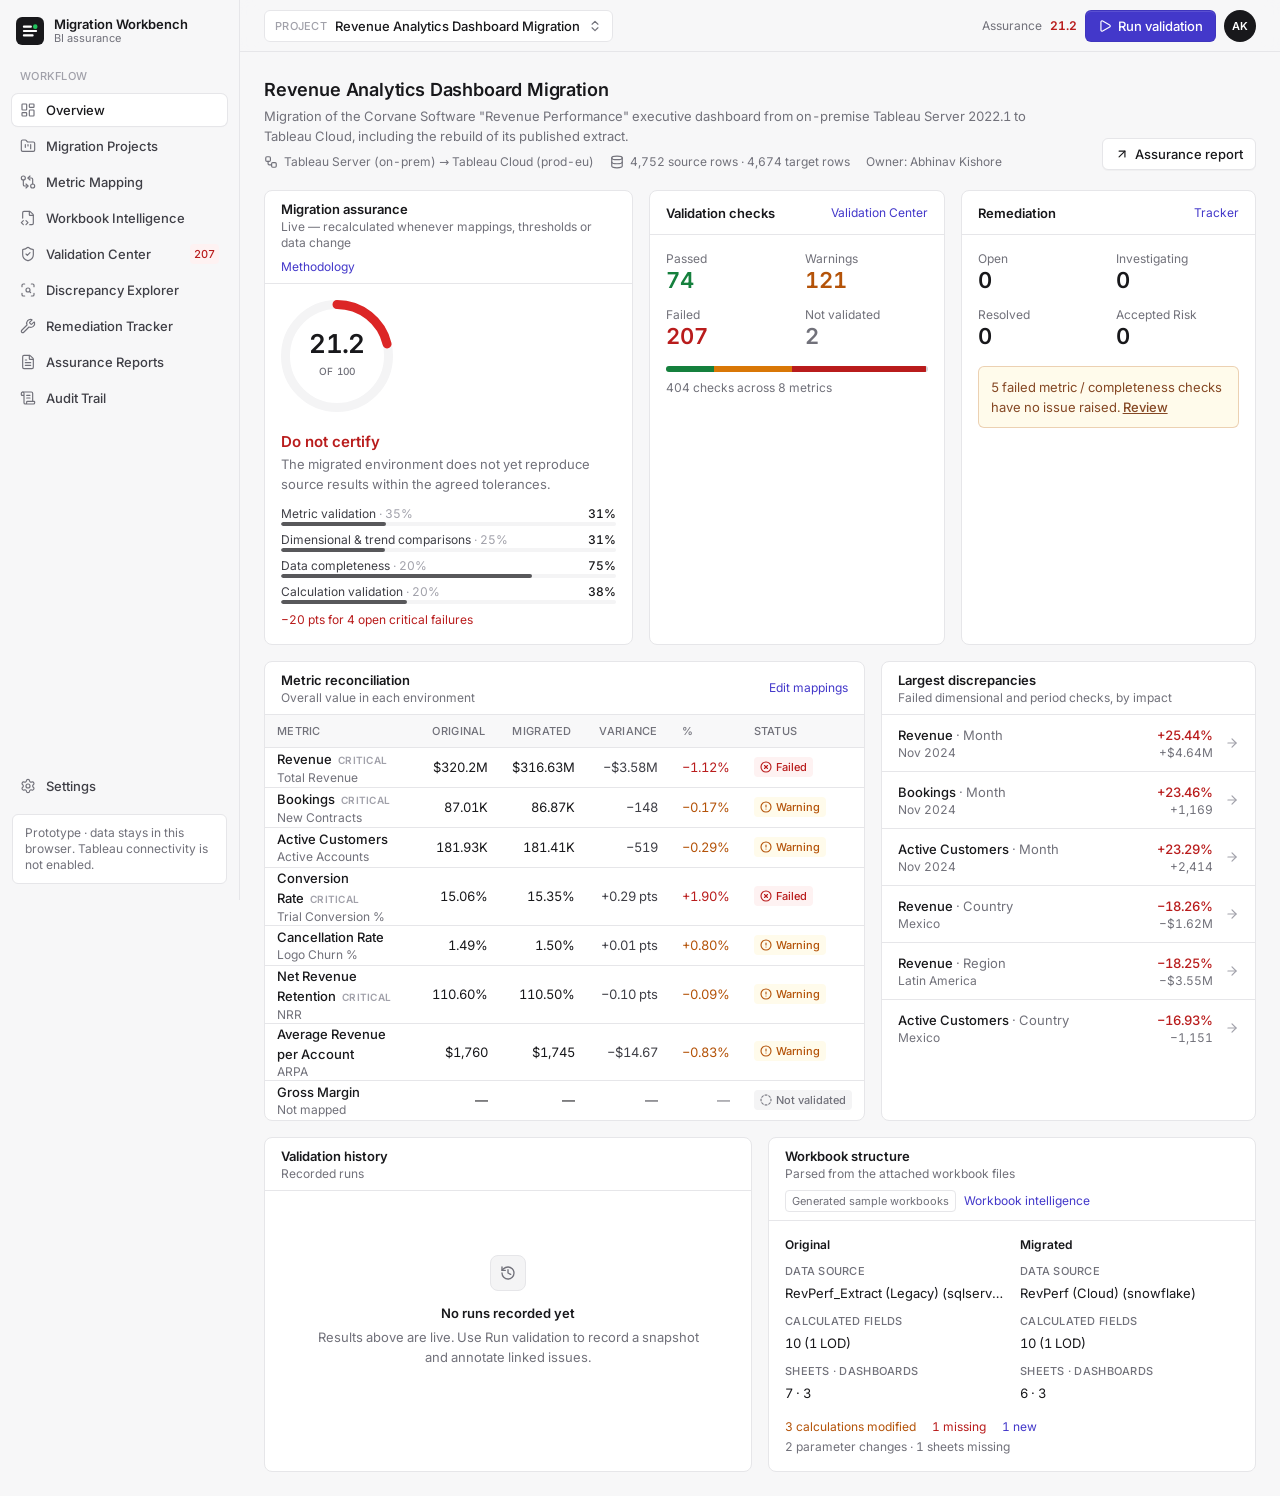
==== index.html @ 4222d9be "Hosted build of Migration Assurance Workbench Co-Authored-By: Claude Opus 5.5 <noreply@anthropic.com" ====
<!doctype html>
<html lang="en">
  <head>
    <meta charset="UTF-8" />
    <link rel="icon" type="image/svg+xml" href="./favicon.svg" />
    <meta name="viewport" content="width=device-width, initial-scale=1.0" />
    <title>Migration Workbench</title>
    <script type="module" crossorigin src="./assets/index-BaIj92ts.js"></script>
    <link rel="modulepreload" crossorigin href="./assets/pdf-DW7neZGI.js">
    <link rel="modulepreload" crossorigin href="./assets/charts-BoJZPY26.js">
    <link rel="stylesheet" crossorigin href="./assets/index-B8plALcV.css">
  </head>
  <body>
    <div id="root"></div>
  </body>
</html>
---- assets/index-B8plALcV.css ----
@font-face{font-family:Inter Variable;font-style:normal;font-display:swap;font-weight:100 900;src:url(./inter-cyrillic-ext-wght-normal-BOeWTOD4.woff2) format("woff2-variations");unicode-range:U+0460-052F,U+1C80-1C8A,U+20B4,U+2DE0-2DFF,U+A640-A69F,U+FE2E-FE2F}@font-face{font-family:Inter Variable;font-style:normal;font-display:swap;font-weight:100 900;src:url(./inter-cyrillic-wght-normal-DqGufNeO.woff2) format("woff2-variations");unicode-range:U+0301,U+0400-045F,U+0490-0491,U+04B0-04B1,U+2116}@font-face{font-family:Inter Variable;font-style:normal;font-display:swap;font-weight:100 900;src:url(./inter-greek-ext-wght-normal-DlzME5K_.woff2) format("woff2-variations");unicode-range:U+1F00-1FFF}@font-face{font-family:Inter Variable;font-style:normal;font-display:swap;font-weight:100 900;src:url(./inter-greek-wght-normal-CkhJZR-_.woff2) format("woff2-variations");unicode-range:U+0370-0377,U+037A-037F,U+0384-038A,U+038C,U+038E-03A1,U+03A3-03FF}@font-face{font-family:Inter Variable;font-style:normal;font-display:swap;font-weight:100 900;src:url(./inter-vietnamese-wght-normal-CBcvBZtf.woff2) format("woff2-variations");unicode-range:U+0102-0103,U+0110-0111,U+0128-0129,U+0168-0169,U+01A0-01A1,U+01AF-01B0,U+0300-0301,U+0303-0304,U+0308-0309,U+0323,U+0329,U+1EA0-1EF9,U+20AB}@font-face{font-family:Inter Variable;font-style:normal;font-display:swap;font-weight:100 900;src:url(./inter-latin-ext-wght-normal-DO1Apj_S.woff2) format("woff2-variations");unicode-range:U+0100-02BA,U+02BD-02C5,U+02C7-02CC,U+02CE-02D7,U+02DD-02FF,U+0304,U+0308,U+0329,U+1D00-1DBF,U+1E00-1E9F,U+1EF2-1EFF,U+2020,U+20A0-20AB,U+20AD-20C0,U+2113,U+2C60-2C7F,U+A720-A7FF}@font-face{font-family:Inter Variable;font-style:normal;font-display:swap;font-weight:100 900;src:url(./inter-latin-wght-normal-Dx4kXJAl.woff2) format("woff2-variations");unicode-range:U+0000-00FF,U+0131,U+0152-0153,U+02BB-02BC,U+02C6,U+02DA,U+02DC,U+0304,U+0308,U+0329,U+2000-206F,U+20AC,U+2122,U+2191,U+2193,U+2212,U+2215,U+FEFF,U+FFFD}@layer properties{@supports (((-webkit-hyphens:none)) and (not (margin-trim:block))) or ((-moz-orient:inline) and (not (color:rgb(from red r g b)))){*,:before,:after,::backdrop{--tw-translate-x:0;--tw-translate-y:0;--tw-translate-z:0;--tw-rotate-x:initial;--tw-rotate-y:initial;--tw-rotate-z:initial;--tw-skew-x:initial;--tw-skew-y:initial;--tw-space-y-reverse:0;--tw-divide-y-reverse:0;--tw-border-style:solid;--tw-leading:initial;--tw-font-weight:initial;--tw-tracking:initial;--tw-ordinal:initial;--tw-slashed-zero:initial;--tw-numeric-figure:initial;--tw-numeric-spacing:initial;--tw-numeric-fraction:initial;--tw-shadow:0 0 #0000;--tw-shadow-color:initial;--tw-shadow-alpha:100%;--tw-inset-shadow:0 0 #0000;--tw-inset-shadow-color:initial;--tw-inset-shadow-alpha:100%;--tw-ring-color:initial;--tw-ring-shadow:0 0 #0000;--tw-inset-ring-color:initial;--tw-inset-ring-shadow:0 0 #0000;--tw-ring-inset:initial;--tw-ring-offset-width:0px;--tw-ring-offset-color:#fff;--tw-ring-offset-shadow:0 0 #0000;--tw-outline-style:solid;--tw-blur:initial;--tw-brightness:initial;--tw-contrast:initial;--tw-grayscale:initial;--tw-hue-rotate:initial;--tw-invert:initial;--tw-opacity:initial;--tw-saturate:initial;--tw-sepia:initial;--tw-drop-shadow:initial;--tw-drop-shadow-color:initial;--tw-drop-shadow-alpha:100%;--tw-drop-shadow-size:initial;--tw-backdrop-blur:initial;--tw-backdrop-brightness:initial;--tw-backdrop-contrast:initial;--tw-backdrop-grayscale:initial;--tw-backdrop-hue-rotate:initial;--tw-backdrop-invert:initial;--tw-backdrop-opacity:initial;--tw-backdrop-saturate:initial;--tw-backdrop-sepia:initial;--tw-ease:initial}}}@layer theme{:root,:host{--font-sans:"Inter Variable", ui-sans-serif, system-ui, -apple-system, "Segoe UI", sans-serif;--font-mono:ui-monospace, "JetBrains Mono", "Cascadia Code", Consolas, monospace;--color-black:#000;--color-white:#fff;--spacing:.25rem;--container-xs:20rem;--container-sm:24rem;--container-md:28rem;--container-xl:36rem;--container-2xl:42rem;--container-3xl:48rem;--text-xs:.75rem;--text-xs--line-height:calc(1 / .75);--text-lg:1.125rem;--text-lg--line-height:calc(1.75 / 1.125);--text-xl:1.25rem;--text-xl--line-height:calc(1.75 / 1.25);--font-weight-normal:400;--font-weight-medium:500;--font-weight-semibold:600;--tracking-tight:-.025em;--tracking-normal:0em;--tracking-wide:.025em;--leading-tight:1.25;--radius-sm:.25rem;--radius-md:.375rem;--radius-lg:.5rem;--ease-in:cubic-bezier(.4, 0, 1, 1);--ease-out:cubic-bezier(0, 0, .2, 1);--ease-in-out:cubic-bezier(.4, 0, .2, 1);--animate-spin:spin 1s linear infinite;--default-transition-duration:.15s;--default-transition-timing-function:cubic-bezier(.4, 0, .2, 1);--default-font-family:var(--font-sans);--default-mono-font-family:var(--font-mono);--color-canvas:#f7f7f8;--color-surface:#fff;--color-subtle:#f4f4f5;--color-line:#e6e6e9;--color-line-strong:#d4d4d8;--color-ink:#18181b;--color-ink-2:#3f3f46;--color-muted:#71717a;--color-faint:#a1a1aa;--color-accent:#4338ca;--color-accent-hover:#3730a3;--color-accent-soft:#eef0fd;--color-pass:#15803d;--color-pass-soft:#ecfdf3;--color-warn:#b45309;--color-warn-soft:#fffbeb;--color-fail:#b91c1c;--color-fail-soft:#fef2f2;--color-none:#71717a;--color-none-soft:#f4f4f5}}@layer base{*,:after,:before,::backdrop{box-sizing:border-box;border:0 solid;margin:0;padding:0}::file-selector-button{box-sizing:border-box;border:0 solid;margin:0;padding:0}html,:host{-webkit-text-size-adjust:100%;tab-size:4;line-height:1.5;font-family:var(--default-font-family,-apple-system, BlinkMacSystemFont, "Segoe UI", Roboto, "Helvetica Neue", "Noto Sans", Arial, sans-serif, "Apple Color Emoji", "Segoe UI Emoji", "Segoe UI Symbol", "Noto Color Emoji");font-feature-settings:var(--default-font-feature-settings,normal);font-variation-settings:var(--default-font-variation-settings,normal);-webkit-tap-highlight-color:transparent}hr{height:0;color:inherit;border-top-width:1px}abbr:where([title]){-webkit-text-decoration:underline dotted;text-decoration:underline dotted}h1,h2,h3,h4,h5,h6{font-size:inherit;font-weight:inherit}a{color:inherit;-webkit-text-decoration:inherit;text-decoration:inherit}b,strong{font-weight:bolder}code,kbd,samp,pre{font-family:var(--default-mono-font-family,ui-monospace, SFMono-Regular, Menlo, Monaco, Consolas, "Liberation Mono", "Courier New", monospace);font-feature-settings:var(--default-mono-font-feature-settings,normal);font-variation-settings:var(--default-mono-font-variation-settings,normal);font-size:1em}small{font-size:80%}sub,sup{vertical-align:baseline;font-size:75%;line-height:0;position:relative}sub{bottom:-.25em}sup{top:-.5em}table{text-indent:0;border-color:inherit;border-collapse:collapse}:-moz-focusring:where(:not(iframe)){outline:auto}progress{vertical-align:baseline}summary{display:list-item}ol,ul,menu{list-style:none}img,svg,video,canvas,audio,iframe,embed,object{vertical-align:middle;display:block}img,video{max-width:100%;height:auto}button,input,select,optgroup,textarea{font:inherit;font-feature-settings:inherit;font-variation-settings:inherit;letter-spacing:inherit;color:inherit;opacity:1;background-color:#0000;border-radius:0}::file-selector-button{font:inherit;font-feature-settings:inherit;font-variation-settings:inherit;letter-spacing:inherit;color:inherit;opacity:1;background-color:#0000;border-radius:0}:where(select:is([multiple],[size])) optgroup{font-weight:bolder}:where(select:is([multiple],[size])) optgroup option{padding-inline-start:20px}::file-selector-button{margin-inline-end:4px}::placeholder{opacity:1}@supports (not ((-webkit-appearance:-apple-pay-button))) or (contain-intrinsic-size:1px){::placeholder{color:currentColor}@supports (color:color-mix(in lab,red,red)){::placeholder{color:color-mix(in oklab,currentcolor 50%,transparent)}}}textarea{resize:vertical}::-webkit-search-decoration{-webkit-appearance:none}::-webkit-date-and-time-value{min-height:1lh;text-align:inherit}::-webkit-datetime-edit{display:inline-flex}::-webkit-datetime-edit-fields-wrapper{padding:0}::-webkit-datetime-edit{padding-block:0}::-webkit-datetime-edit-year-field{padding-block:0}::-webkit-datetime-edit-month-field{padding-block:0}::-webkit-datetime-edit-day-field{padding-block:0}::-webkit-datetime-edit-hour-field{padding-block:0}::-webkit-datetime-edit-minute-field{padding-block:0}::-webkit-datetime-edit-second-field{padding-block:0}::-webkit-datetime-edit-millisecond-field{padding-block:0}::-webkit-datetime-edit-meridiem-field{padding-block:0}::-webkit-calendar-picker-indicator{line-height:1}:-moz-ui-invalid{box-shadow:none}button,input:where([type=button],[type=reset],[type=submit]){appearance:button}::file-selector-button{appearance:button}::-webkit-inner-spin-button{height:auto}::-webkit-outer-spin-button{height:auto}[hidden]:where(:not([hidden=until-found])){display:none!important}html{-webkit-font-smoothing:antialiased;text-rendering:optimizelegibility}body{background-color:var(--color-canvas);--tw-leading:calc(var(--spacing) * 5);font-size:13px;line-height:calc(var(--spacing) * 5);color:var(--color-ink);font-feature-settings:"cv11","ss01","tnum"}:focus-visible{outline:2px solid var(--color-accent);outline-offset:1px;border-radius:4px}::selection{background:#c7d2fe}input,select,textarea,button{font:inherit}main .grid>*,main .flex>*{min-width:0}}@layer components{.field{height:calc(var(--spacing) * 8);border-radius:var(--radius-md);border-style:var(--tw-border-style);border-width:1px;border-color:var(--color-line);background-color:var(--color-surface);width:100%;padding-inline:calc(var(--spacing) * 2.5);color:var(--color-ink);transition-property:color,background-color,border-color,outline-color,text-decoration-color,fill,stroke,--tw-gradient-from,--tw-gradient-via,--tw-gradient-to;transition-timing-function:var(--tw-ease,var(--default-transition-timing-function));transition-duration:var(--tw-duration,var(--default-transition-duration));font-size:13px}.field::placeholder{color:var(--color-faint)}@media(hover:hover){.field:hover{border-color:var(--color-line-strong)}}.field:focus{border-color:var(--color-accent);--tw-ring-shadow:var(--tw-ring-inset, ) 0 0 0 calc(2px + var(--tw-ring-offset-width)) var(--tw-ring-color,currentcolor);box-shadow:var(--tw-inset-shadow),var(--tw-inset-ring-shadow),var(--tw-ring-offset-shadow),var(--tw-ring-shadow),var(--tw-shadow);--tw-ring-color:#4338ca26}@supports (color:color-mix(in lab,red,red)){.field:focus{--tw-ring-color:color-mix(in oklab, var(--color-accent) 15%, transparent)}}.field:focus{outline-color:var(--color-none);--tw-outline-style:none;outline-style:none}.field:disabled{cursor:not-allowed;background-color:var(--color-subtle);color:var(--color-muted)}textarea.field{height:auto;padding-block:calc(var(--spacing) * 2);--tw-leading:calc(var(--spacing) * 5);line-height:calc(var(--spacing) * 5)}select.field{appearance:none;padding-right:calc(var(--spacing) * 7);background-image:url("data:image/svg+xml,%3Csvg xmlns='http://www.w3.org/2000/svg' width='12' height='12' fill='none' stroke='%2371717a' stroke-width='1.5'%3E%3Cpath d='m3 4.5 3 3 3-3'/%3E%3C/svg%3E");background-position:right 8px center;background-repeat:no-repeat}.label{margin-bottom:var(--spacing);font-size:var(--text-xs);line-height:var(--tw-leading,var(--text-xs--line-height));--tw-font-weight:var(--font-weight-medium);font-weight:var(--font-weight-medium);color:var(--color-ink-2);display:block}.hint{margin-top:var(--spacing);font-size:var(--text-xs);line-height:var(--tw-leading,var(--text-xs--line-height));color:var(--color-muted)}.table{border-collapse:collapse;width:100%;font-size:13px}.table th{height:calc(var(--spacing) * 8);border-bottom-style:var(--tw-border-style);border-bottom-width:1px;border-color:var(--color-line);background-color:#f4f4f599}@supports (color:color-mix(in lab,red,red)){.table th{background-color:color-mix(in oklab,var(--color-subtle) 60%,transparent)}}.table th{padding-inline:calc(var(--spacing) * 3);text-align:left;--tw-font-weight:var(--font-weight-medium);font-size:11px;font-weight:var(--font-weight-medium);--tw-tracking:var(--tracking-wide);letter-spacing:var(--tracking-wide);white-space:nowrap;color:var(--color-muted);text-transform:uppercase}.table td{height:calc(var(--spacing) * 10);border-bottom-style:var(--tw-border-style);border-bottom-width:1px;border-color:var(--color-line);padding-inline:calc(var(--spacing) * 3);vertical-align:middle}.table tbody tr:last-child td{border-bottom-style:var(--tw-border-style);border-bottom-width:0}.table tbody tr.row-link{cursor:pointer}@media(hover:hover){.table tbody tr.row-link:hover{background-color:#f4f4f5b3}@supports (color:color-mix(in lab,red,red)){.table tbody tr.row-link:hover{background-color:color-mix(in oklab,var(--color-subtle) 70%,transparent)}}}.num{text-align:right;white-space:nowrap;font-variant-numeric:tabular-nums}.kbd{border-style:var(--tw-border-style);border-width:1px;border-color:var(--color-line);background-color:var(--color-subtle);padding-inline:var(--spacing);font-family:var(--font-mono);color:var(--color-muted);border-radius:.25rem;font-size:11px}}@layer utilities{.pointer-events-auto{pointer-events:auto}.pointer-events-none{pointer-events:none}.collapse{visibility:collapse}.invisible{visibility:hidden}.visible{visibility:visible}.absolute{position:absolute}.fixed{position:fixed}.relative{position:relative}.static{position:static}.sticky{position:sticky}.inset-0{inset:0}.inset-y-0{inset-block:0}.top-0{top:0}.top-0\.5{top:calc(var(--spacing) * .5)}.top-1\.5{top:calc(var(--spacing) * 1.5)}.top-1\/2{top:50%}.right-0{right:0}.right-2{right:calc(var(--spacing) * 2)}.right-2\.5{right:calc(var(--spacing) * 2.5)}.right-4{right:calc(var(--spacing) * 4)}.bottom-4{bottom:calc(var(--spacing) * 4)}.-left-\[21px\]{left:-21px}.left-0{left:0}.left-0\.5{left:calc(var(--spacing) * .5)}.left-2\.5{left:calc(var(--spacing) * 2.5)}.left-3\.5{left:calc(var(--spacing) * 3.5)}.z-20{z-index:20}.z-30{z-index:30}.z-40{z-index:40}.z-50{z-index:50}.z-\[60\]{z-index:60}.col-span-2{grid-column:span 2/span 2}.container{width:100%}@media(min-width:40rem){.container{max-width:40rem}}@media(min-width:48rem){.container{max-width:48rem}}@media(min-width:64rem){.container{max-width:64rem}}@media(min-width:80rem){.container{max-width:80rem}}@media(min-width:96rem){.container{max-width:96rem}}.-m-1{margin:calc(var(--spacing) * -1)}.mx-auto{margin-inline:auto}.my-1{margin-block:var(--spacing)}.mt-0\.5{margin-top:calc(var(--spacing) * .5)}.mt-1{margin-top:var(--spacing)}.mt-1\.5{margin-top:calc(var(--spacing) * 1.5)}.mt-2{margin-top:calc(var(--spacing) * 2)}.mt-3{margin-top:calc(var(--spacing) * 3)}.mt-4{margin-top:calc(var(--spacing) * 4)}.mt-5{margin-top:calc(var(--spacing) * 5)}.mt-6{margin-top:calc(var(--spacing) * 6)}.mt-8{margin-top:calc(var(--spacing) * 8)}.mt-10{margin-top:calc(var(--spacing) * 10)}.mt-auto{margin-top:auto}.mr-2{margin-right:calc(var(--spacing) * 2)}.mr-auto{margin-right:auto}.-mb-px{margin-bottom:-1px}.mb-1\.5{margin-bottom:calc(var(--spacing) * 1.5)}.mb-2{margin-bottom:calc(var(--spacing) * 2)}.mb-3{margin-bottom:calc(var(--spacing) * 3)}.mb-4{margin-bottom:calc(var(--spacing) * 4)}.mb-5{margin-bottom:calc(var(--spacing) * 5)}.ml-1{margin-left:var(--spacing)}.ml-1\.5{margin-left:calc(var(--spacing) * 1.5)}.ml-auto{margin-left:auto}.line-clamp-2{-webkit-line-clamp:2;-webkit-box-orient:vertical;display:-webkit-box;overflow:hidden}.line-clamp-3{-webkit-line-clamp:3;-webkit-box-orient:vertical;display:-webkit-box;overflow:hidden}.block{display:block}.contents{display:contents}.flex{display:flex}.flow-root{display:flow-root}.grid{display:grid}.hidden{display:none}.inline{display:inline}.inline-block{display:inline-block}.inline-flex{display:inline-flex}.inline-grid{display:inline-grid}.inline-table{display:inline-table}.list-item{display:list-item}.table{display:table}.table-caption{display:table-caption}.table-cell{display:table-cell}.table-column{display:table-column}.table-column-group{display:table-column-group}.table-footer-group{display:table-footer-group}.table-header-group{display:table-header-group}.table-row{display:table-row}.table-row-group{display:table-row-group}.size-1\.5{width:calc(var(--spacing) * 1.5);height:calc(var(--spacing) * 1.5)}.size-2{width:calc(var(--spacing) * 2);height:calc(var(--spacing) * 2)}.size-2\.5{width:calc(var(--spacing) * 2.5);height:calc(var(--spacing) * 2.5)}.size-3{width:calc(var(--spacing) * 3);height:calc(var(--spacing) * 3)}.size-3\.5{width:calc(var(--spacing) * 3.5);height:calc(var(--spacing) * 3.5)}.size-4{width:calc(var(--spacing) * 4);height:calc(var(--spacing) * 4)}.size-4\.5{width:calc(var(--spacing) * 4.5);height:calc(var(--spacing) * 4.5)}.size-7{width:calc(var(--spacing) * 7);height:calc(var(--spacing) * 7)}.size-8{width:calc(var(--spacing) * 8);height:calc(var(--spacing) * 8)}.size-9{width:calc(var(--spacing) * 9);height:calc(var(--spacing) * 9)}.h-0\.5{height:calc(var(--spacing) * .5)}.h-1{height:var(--spacing)}.h-1\.5{height:calc(var(--spacing) * 1.5)}.h-4{height:calc(var(--spacing) * 4)}.h-5{height:calc(var(--spacing) * 5)}.h-6{height:calc(var(--spacing) * 6)}.h-7{height:calc(var(--spacing) * 7)}.h-8{height:calc(var(--spacing) * 8)}.h-9{height:calc(var(--spacing) * 9)}.h-13{height:calc(var(--spacing) * 13)}.h-44{height:calc(var(--spacing) * 44)}.h-60{height:calc(var(--spacing) * 60)}.h-72{height:calc(var(--spacing) * 72)}.h-auto{height:auto}.h-full{height:100%}.max-h-60{max-height:calc(var(--spacing) * 60)}.max-h-64{max-height:calc(var(--spacing) * 64)}.max-h-72{max-height:calc(var(--spacing) * 72)}.max-h-80{max-height:calc(var(--spacing) * 80)}.max-h-\[60vh\]{max-height:60vh}.max-h-\[70vh\]{max-height:70vh}.min-h-11{min-height:calc(var(--spacing) * 11)}.min-h-\[120px\]{min-height:120px}.min-h-screen{min-height:100vh}.w-0{width:0}.w-4{width:calc(var(--spacing) * 4)}.w-6{width:calc(var(--spacing) * 6)}.w-7{width:calc(var(--spacing) * 7)}.w-9{width:calc(var(--spacing) * 9)}.w-12{width:calc(var(--spacing) * 12)}.w-36{width:calc(var(--spacing) * 36)}.w-44{width:calc(var(--spacing) * 44)}.w-52{width:calc(var(--spacing) * 52)}.w-56{width:calc(var(--spacing) * 56)}.w-60{width:calc(var(--spacing) * 60)}.w-64{width:calc(var(--spacing) * 64)}.w-72{width:calc(var(--spacing) * 72)}.w-\[min\(340px\,60vw\)\]{width:min(340px,60vw)}.w-\[min\(380px\,calc\(100vw-32px\)\)\]{width:min(380px,100vw - 32px)}.w-full{width:100%}.max-w-2xl{max-width:var(--container-2xl)}.max-w-3xl{max-width:var(--container-3xl)}.max-w-\[180px\]{max-width:180px}.max-w-\[220px\]{max-width:220px}.max-w-\[240px\]{max-width:240px}.max-w-\[260px\]{max-width:260px}.max-w-\[280px\]{max-width:280px}.max-w-\[320px\]{max-width:320px}.max-w-\[340px\]{max-width:340px}.max-w-\[380px\]{max-width:380px}.max-w-\[420px\]{max-width:420px}.max-w-\[520px\]{max-width:520px}.max-w-\[900px\]{max-width:900px}.max-w-\[1400px\]{max-width:1400px}.max-w-\[min\(360px\,55vw\)\]{max-width:min(360px,55vw)}.max-w-full{max-width:100%}.max-w-md{max-width:var(--container-md)}.max-w-sm{max-width:var(--container-sm)}.max-w-xl{max-width:var(--container-xl)}.max-w-xs{max-width:var(--container-xs)}.min-w-0{min-width:0}.min-w-\[72px\]{min-width:72px}.min-w-\[120px\]{min-width:120px}.min-w-\[160px\]{min-width:160px}.min-w-\[220px\]{min-width:220px}.min-w-\[240px\]{min-width:240px}.flex-1{flex:1}.shrink-0{flex-shrink:0}.-translate-y-1\/2{--tw-translate-y: -50% ;translate:var(--tw-translate-x) var(--tw-translate-y)}.-rotate-90{rotate:-90deg}.transform{transform:var(--tw-rotate-x, ) var(--tw-rotate-y, ) var(--tw-rotate-z, ) var(--tw-skew-x, ) var(--tw-skew-y, )}.transform\!{transform:var(--tw-rotate-x, ) var(--tw-rotate-y, ) var(--tw-rotate-z, ) var(--tw-skew-x, ) var(--tw-skew-y, )!important}.animate-spin{animation:var(--animate-spin)}.cursor-pointer{cursor:pointer}.resize{resize:both}.scroll-mt-20{scroll-margin-top:calc(var(--spacing) * 20)}.list-disc{list-style-type:disc}.grid-cols-2{grid-template-columns:repeat(2,minmax(0,1fr))}.grid-cols-3{grid-template-columns:repeat(3,minmax(0,1fr))}.grid-cols-\[1fr_auto\]{grid-template-columns:1fr auto}.grid-cols-\[140px_1fr\]{grid-template-columns:140px 1fr}.flex-col{flex-direction:column}.flex-wrap{flex-wrap:wrap}.items-center{align-items:center}.items-end{align-items:flex-end}.items-start{align-items:flex-start}.justify-between{justify-content:space-between}.justify-center{justify-content:center}.justify-end{justify-content:flex-end}.gap-0\.5{gap:calc(var(--spacing) * .5)}.gap-1{gap:var(--spacing)}.gap-1\.5{gap:calc(var(--spacing) * 1.5)}.gap-2{gap:calc(var(--spacing) * 2)}.gap-2\.5{gap:calc(var(--spacing) * 2.5)}.gap-3{gap:calc(var(--spacing) * 3)}.gap-4{gap:calc(var(--spacing) * 4)}.gap-5{gap:calc(var(--spacing) * 5)}.gap-6{gap:calc(var(--spacing) * 6)}.gap-10{gap:calc(var(--spacing) * 10)}:where(.space-y-0\.5>:not(:last-child)){--tw-space-y-reverse:0;margin-block-start:calc(calc(var(--spacing) * .5) * var(--tw-space-y-reverse));margin-block-end:calc(calc(var(--spacing) * .5) * calc(1 - var(--tw-space-y-reverse)))}:where(.space-y-1>:not(:last-child)){--tw-space-y-reverse:0;margin-block-start:calc(var(--spacing) * var(--tw-space-y-reverse));margin-block-end:calc(var(--spacing) * calc(1 - var(--tw-space-y-reverse)))}:where(.space-y-1\.5>:not(:last-child)){--tw-space-y-reverse:0;margin-block-start:calc(calc(var(--spacing) * 1.5) * var(--tw-space-y-reverse));margin-block-end:calc(calc(var(--spacing) * 1.5) * calc(1 - var(--tw-space-y-reverse)))}:where(.space-y-2>:not(:last-child)){--tw-space-y-reverse:0;margin-block-start:calc(calc(var(--spacing) * 2) * var(--tw-space-y-reverse));margin-block-end:calc(calc(var(--spacing) * 2) * calc(1 - var(--tw-space-y-reverse)))}:where(.space-y-3>:not(:last-child)){--tw-space-y-reverse:0;margin-block-start:calc(calc(var(--spacing) * 3) * var(--tw-space-y-reverse));margin-block-end:calc(calc(var(--spacing) * 3) * calc(1 - var(--tw-space-y-reverse)))}:where(.space-y-5>:not(:last-child)){--tw-space-y-reverse:0;margin-block-start:calc(calc(var(--spacing) * 5) * var(--tw-space-y-reverse));margin-block-end:calc(calc(var(--spacing) * 5) * calc(1 - var(--tw-space-y-reverse)))}.gap-x-2\.5{column-gap:calc(var(--spacing) * 2.5)}.gap-x-3{column-gap:calc(var(--spacing) * 3)}.gap-x-4{column-gap:calc(var(--spacing) * 4)}.gap-x-6{column-gap:calc(var(--spacing) * 6)}.gap-x-8{column-gap:calc(var(--spacing) * 8)}.gap-y-0\.5{row-gap:calc(var(--spacing) * .5)}.gap-y-1{row-gap:var(--spacing)}.gap-y-2{row-gap:calc(var(--spacing) * 2)}.gap-y-3{row-gap:calc(var(--spacing) * 3)}.gap-y-4{row-gap:calc(var(--spacing) * 4)}:where(.divide-y>:not(:last-child)){--tw-divide-y-reverse:0;border-bottom-style:var(--tw-border-style);border-top-style:var(--tw-border-style);border-top-width:calc(1px * var(--tw-divide-y-reverse));border-bottom-width:calc(1px * calc(1 - var(--tw-divide-y-reverse)))}:where(.divide-line>:not(:last-child)){border-color:var(--color-line)}.self-center{align-self:center}.self-end{align-self:flex-end}.self-start{align-self:flex-start}.truncate{text-overflow:ellipsis;white-space:nowrap;overflow:hidden}.overflow-auto{overflow:auto}.overflow-hidden{overflow:hidden}.overflow-x-auto{overflow-x:auto}.overflow-y-auto{overflow-y:auto}.rounded{border-radius:.25rem}.rounded-full{border-radius:2147483647px}.rounded-lg{border-radius:var(--radius-lg)}.rounded-md{border-radius:var(--radius-md)}.rounded-sm{border-radius:var(--radius-sm)}.border{border-style:var(--tw-border-style);border-width:1px}.border-2{border-style:var(--tw-border-style);border-width:2px}.border-t{border-top-style:var(--tw-border-style);border-top-width:1px}.border-t-2{border-top-style:var(--tw-border-style);border-top-width:2px}.border-r{border-right-style:var(--tw-border-style);border-right-width:1px}.border-b{border-bottom-style:var(--tw-border-style);border-bottom-width:1px}.border-b-2{border-bottom-style:var(--tw-border-style);border-bottom-width:2px}.border-l{border-left-style:var(--tw-border-style);border-left-width:1px}.border-dashed{--tw-border-style:dashed;border-style:dashed}.border-accent{border-color:var(--color-accent)}.border-accent-hover\/30{border-color:#3730a34d}@supports (color:color-mix(in lab,red,red)){.border-accent-hover\/30{border-color:color-mix(in oklab,var(--color-accent-hover) 30%,transparent)}}.border-accent\/40{border-color:#4338ca66}@supports (color:color-mix(in lab,red,red)){.border-accent\/40{border-color:color-mix(in oklab,var(--color-accent) 40%,transparent)}}.border-fail\/25{border-color:#b91c1c40}@supports (color:color-mix(in lab,red,red)){.border-fail\/25{border-color:color-mix(in oklab,var(--color-fail) 25%,transparent)}}.border-fail\/30{border-color:#b91c1c4d}@supports (color:color-mix(in lab,red,red)){.border-fail\/30{border-color:color-mix(in oklab,var(--color-fail) 30%,transparent)}}.border-fail\/40{border-color:#b91c1c66}@supports (color:color-mix(in lab,red,red)){.border-fail\/40{border-color:color-mix(in oklab,var(--color-fail) 40%,transparent)}}.border-ink{border-color:var(--color-ink)}.border-line{border-color:var(--color-line)}.border-line-strong{border-color:var(--color-line-strong)}.border-pass\/25{border-color:#15803d40}@supports (color:color-mix(in lab,red,red)){.border-pass\/25{border-color:color-mix(in oklab,var(--color-pass) 25%,transparent)}}.border-pass\/30{border-color:#15803d4d}@supports (color:color-mix(in lab,red,red)){.border-pass\/30{border-color:color-mix(in oklab,var(--color-pass) 30%,transparent)}}.border-pass\/40{border-color:#15803d66}@supports (color:color-mix(in lab,red,red)){.border-pass\/40{border-color:color-mix(in oklab,var(--color-pass) 40%,transparent)}}.border-transparent{border-color:#0000}.border-warn\/25{border-color:#b4530940}@supports (color:color-mix(in lab,red,red)){.border-warn\/25{border-color:color-mix(in oklab,var(--color-warn) 25%,transparent)}}.border-warn\/30{border-color:#b453094d}@supports (color:color-mix(in lab,red,red)){.border-warn\/30{border-color:color-mix(in oklab,var(--color-warn) 30%,transparent)}}.border-warn\/40{border-color:#b4530966}@supports (color:color-mix(in lab,red,red)){.border-warn\/40{border-color:color-mix(in oklab,var(--color-warn) 40%,transparent)}}.border-warn\/50{border-color:#b4530980}@supports (color:color-mix(in lab,red,red)){.border-warn\/50{border-color:color-mix(in oklab,var(--color-warn) 50%,transparent)}}.bg-\[\#d97706\]{background-color:#d97706}.bg-\[\#d97706\]\/70{background-color:#d97706b3}.bg-\[\#fff7ed\]{background-color:#fff7ed}.bg-accent{background-color:var(--color-accent)}.bg-accent-soft{background-color:var(--color-accent-soft)}.bg-black\/20{background-color:#0003}@supports (color:color-mix(in lab,red,red)){.bg-black\/20{background-color:color-mix(in oklab,var(--color-black) 20%,transparent)}}.bg-black\/25{background-color:#00000040}@supports (color:color-mix(in lab,red,red)){.bg-black\/25{background-color:color-mix(in oklab,var(--color-black) 25%,transparent)}}.bg-canvas{background-color:var(--color-canvas)}.bg-canvas\/90{background-color:#f7f7f8e6}@supports (color:color-mix(in lab,red,red)){.bg-canvas\/90{background-color:color-mix(in oklab,var(--color-canvas) 90%,transparent)}}.bg-fail{background-color:var(--color-fail)}.bg-fail-soft{background-color:var(--color-fail-soft)}.bg-fail\/70{background-color:#b91c1cb3}@supports (color:color-mix(in lab,red,red)){.bg-fail\/70{background-color:color-mix(in oklab,var(--color-fail) 70%,transparent)}}.bg-faint{background-color:var(--color-faint)}.bg-ink{background-color:var(--color-ink)}.bg-ink-2{background-color:var(--color-ink-2)}.bg-ink\/70{background-color:#18181bb3}@supports (color:color-mix(in lab,red,red)){.bg-ink\/70{background-color:color-mix(in oklab,var(--color-ink) 70%,transparent)}}.bg-line-strong{background-color:var(--color-line-strong)}.bg-none-soft{background-color:var(--color-none-soft)}.bg-pass{background-color:var(--color-pass)}.bg-pass-soft{background-color:var(--color-pass-soft)}.bg-subtle{background-color:var(--color-subtle)}.bg-subtle\/50{background-color:#f4f4f580}@supports (color:color-mix(in lab,red,red)){.bg-subtle\/50{background-color:color-mix(in oklab,var(--color-subtle) 50%,transparent)}}.bg-subtle\/60{background-color:#f4f4f599}@supports (color:color-mix(in lab,red,red)){.bg-subtle\/60{background-color:color-mix(in oklab,var(--color-subtle) 60%,transparent)}}.bg-subtle\/70{background-color:#f4f4f5b3}@supports (color:color-mix(in lab,red,red)){.bg-subtle\/70{background-color:color-mix(in oklab,var(--color-subtle) 70%,transparent)}}.bg-surface{background-color:var(--color-surface)}.bg-warn-soft{background-color:var(--color-warn-soft)}.bg-white{background-color:var(--color-white)}.p-0\.5{padding:calc(var(--spacing) * .5)}.p-1{padding:var(--spacing)}.p-1\.5{padding:calc(var(--spacing) * 1.5)}.p-2{padding:calc(var(--spacing) * 2)}.p-3{padding:calc(var(--spacing) * 3)}.p-4{padding:calc(var(--spacing) * 4)}.p-5{padding:calc(var(--spacing) * 5)}.px-0{padding-inline:0}.px-1{padding-inline:var(--spacing)}.px-1\.5{padding-inline:calc(var(--spacing) * 1.5)}.px-2{padding-inline:calc(var(--spacing) * 2)}.px-2\.5{padding-inline:calc(var(--spacing) * 2.5)}.px-3{padding-inline:calc(var(--spacing) * 3)}.px-4{padding-inline:calc(var(--spacing) * 4)}.px-5{padding-inline:calc(var(--spacing) * 5)}.px-6{padding-inline:calc(var(--spacing) * 6)}.py-0\.5{padding-block:calc(var(--spacing) * .5)}.py-1{padding-block:var(--spacing)}.py-1\.5{padding-block:calc(var(--spacing) * 1.5)}.py-2{padding-block:calc(var(--spacing) * 2)}.py-2\.5{padding-block:calc(var(--spacing) * 2.5)}.py-3{padding-block:calc(var(--spacing) * 3)}.py-3\.5{padding-block:calc(var(--spacing) * 3.5)}.py-4{padding-block:calc(var(--spacing) * 4)}.py-5{padding-block:calc(var(--spacing) * 5)}.py-6{padding-block:calc(var(--spacing) * 6)}.py-8{padding-block:calc(var(--spacing) * 8)}.py-12{padding-block:calc(var(--spacing) * 12)}.py-16{padding-block:calc(var(--spacing) * 16)}.pt-1\.5{padding-top:calc(var(--spacing) * 1.5)}.pt-4{padding-top:calc(var(--spacing) * 4)}.pt-\[12vh\]{padding-top:12vh}.pr-1{padding-right:var(--spacing)}.pr-4{padding-right:calc(var(--spacing) * 4)}.pr-10{padding-right:calc(var(--spacing) * 10)}.pr-12{padding-right:calc(var(--spacing) * 12)}.pb-1{padding-bottom:var(--spacing)}.pb-1\.5{padding-bottom:calc(var(--spacing) * 1.5)}.pl-2{padding-left:calc(var(--spacing) * 2)}.pl-4{padding-left:calc(var(--spacing) * 4)}.pl-5{padding-left:calc(var(--spacing) * 5)}.pl-8{padding-left:calc(var(--spacing) * 8)}.text-center{text-align:center}.text-left{text-align:left}.text-right{text-align:right}.align-top{vertical-align:top}.font-mono{font-family:var(--font-mono)}.text-lg{font-size:var(--text-lg);line-height:var(--tw-leading,var(--text-lg--line-height))}.text-xl{font-size:var(--text-xl);line-height:var(--tw-leading,var(--text-xl--line-height))}.text-xs{font-size:var(--text-xs);line-height:var(--tw-leading,var(--text-xs--line-height))}.text-\[9px\]{font-size:9px}.text-\[10px\]{font-size:10px}.text-\[11px\]{font-size:11px}.text-\[13px\]{font-size:13px}.text-\[14px\]{font-size:14px}.text-\[15px\]{font-size:15px}.text-\[17px\]{font-size:17px}.text-\[22px\]{font-size:22px}.text-\[26px\]{font-size:26px}.leading-5{--tw-leading:calc(var(--spacing) * 5);line-height:calc(var(--spacing) * 5)}.leading-none{--tw-leading:1;line-height:1}.leading-tight{--tw-leading:var(--leading-tight);line-height:var(--leading-tight)}.font-medium{--tw-font-weight:var(--font-weight-medium);font-weight:var(--font-weight-medium)}.font-normal{--tw-font-weight:var(--font-weight-normal);font-weight:var(--font-weight-normal)}.font-semibold{--tw-font-weight:var(--font-weight-semibold);font-weight:var(--font-weight-semibold)}.tracking-\[-0\.01em\]{--tw-tracking:-.01em;letter-spacing:-.01em}.tracking-\[0\.12em\]{--tw-tracking:.12em;letter-spacing:.12em}.tracking-normal{--tw-tracking:var(--tracking-normal);letter-spacing:var(--tracking-normal)}.tracking-tight{--tw-tracking:var(--tracking-tight);letter-spacing:var(--tracking-tight)}.tracking-wide{--tw-tracking:var(--tracking-wide);letter-spacing:var(--tracking-wide)}.break-words{overflow-wrap:break-word}.break-all{word-break:break-all}.whitespace-nowrap{white-space:nowrap}.whitespace-pre-wrap{white-space:pre-wrap}.text-\[\#7f1d1d\]{color:#7f1d1d}.text-\[\#7f1d1d\]\/80{color:#7f1d1dcc}.text-\[\#14532d\]{color:#14532d}.text-\[\#78350f\]{color:#78350f}.text-\[\#c2410c\]{color:#c2410c}.text-accent{color:var(--color-accent)}.text-fail{color:var(--color-fail)}.text-faint{color:var(--color-faint)}.text-ink{color:var(--color-ink)}.text-ink-2{color:var(--color-ink-2)}.text-muted{color:var(--color-muted)}.text-none{color:var(--color-none)}.text-pass{color:var(--color-pass)}.text-warn{color:var(--color-warn)}.text-white{color:var(--color-white)}.capitalize{text-transform:capitalize}.lowercase{text-transform:lowercase}.normal-case{text-transform:none}.uppercase{text-transform:uppercase}.italic{font-style:italic}.ordinal{--tw-ordinal:ordinal;font-variant-numeric:var(--tw-ordinal, ) var(--tw-slashed-zero, ) var(--tw-numeric-figure, ) var(--tw-numeric-spacing, ) var(--tw-numeric-fraction, )}.tnum{font-variant-numeric:tabular-nums}.line-through{text-decoration-line:line-through}.overline{text-decoration-line:overline}.underline{text-decoration-line:underline}.opacity-50{opacity:.5}.opacity-60{opacity:.6}.opacity-90{opacity:.9}.shadow{--tw-shadow:0 1px 3px 0 var(--tw-shadow-color,#0000001a), 0 1px 2px -1px var(--tw-shadow-color,#0000001a);box-shadow:var(--tw-inset-shadow),var(--tw-inset-ring-shadow),var(--tw-ring-offset-shadow),var(--tw-ring-shadow),var(--tw-shadow)}.shadow-\[0_0_0_1px_var\(--color-line\)\,0_1px_2px_rgb\(0_0_0\/0\.04\)\]{--tw-shadow:0 0 0 1px var(--tw-shadow-color,var(--color-line)), 0 1px 2px var(--tw-shadow-color,#0000000a);box-shadow:var(--tw-inset-shadow),var(--tw-inset-ring-shadow),var(--tw-ring-offset-shadow),var(--tw-ring-shadow),var(--tw-shadow)}.shadow-\[0_0_0_1px_var\(--color-line\)\]{--tw-shadow:0 0 0 1px var(--tw-shadow-color,var(--color-line));box-shadow:var(--tw-inset-shadow),var(--tw-inset-ring-shadow),var(--tw-ring-offset-shadow),var(--tw-ring-shadow),var(--tw-shadow)}.shadow-\[0_1px_1px_rgb\(0_0_0\/0\.03\)\]{--tw-shadow:0 1px 1px var(--tw-shadow-color,#00000008);box-shadow:var(--tw-inset-shadow),var(--tw-inset-ring-shadow),var(--tw-ring-offset-shadow),var(--tw-ring-shadow),var(--tw-shadow)}.shadow-\[0_1px_2px_rgb\(0_0_0\/0\.08\)\]{--tw-shadow:0 1px 2px var(--tw-shadow-color,#00000014);box-shadow:var(--tw-inset-shadow),var(--tw-inset-ring-shadow),var(--tw-ring-offset-shadow),var(--tw-ring-shadow),var(--tw-shadow)}.shadow-\[inset_0_1px_0_rgb\(255_255_255\/0\.12\)\]{--tw-shadow:inset 0 1px 0 var(--tw-shadow-color,#ffffff1f);box-shadow:var(--tw-inset-shadow),var(--tw-inset-ring-shadow),var(--tw-ring-offset-shadow),var(--tw-ring-shadow),var(--tw-shadow)}.shadow-pop{--tw-shadow:0 1px 2px var(--tw-shadow-color,#0000000a), 0 8px 24px -6px var(--tw-shadow-color,#0000001f);box-shadow:var(--tw-inset-shadow),var(--tw-inset-ring-shadow),var(--tw-ring-offset-shadow),var(--tw-ring-shadow),var(--tw-shadow)}.ring-2{--tw-ring-shadow:var(--tw-ring-inset, ) 0 0 0 calc(2px + var(--tw-ring-offset-width)) var(--tw-ring-color,currentcolor);box-shadow:var(--tw-inset-shadow),var(--tw-inset-ring-shadow),var(--tw-ring-offset-shadow),var(--tw-ring-shadow),var(--tw-shadow)}.ring-ink\/70{--tw-ring-color:#18181bb3}@supports (color:color-mix(in lab,red,red)){.ring-ink\/70{--tw-ring-color:color-mix(in oklab, var(--color-ink) 70%, transparent)}}.ring-surface{--tw-ring-color:var(--color-surface)}.outline{outline-style:var(--tw-outline-style);outline-width:1px}.blur{--tw-blur:blur(8px);filter:var(--tw-blur, ) var(--tw-brightness, ) var(--tw-contrast, ) var(--tw-grayscale, ) var(--tw-hue-rotate, ) var(--tw-invert, ) var(--tw-saturate, ) var(--tw-sepia, ) var(--tw-drop-shadow, )}.invert{--tw-invert:invert(100%);filter:var(--tw-blur, ) var(--tw-brightness, ) var(--tw-contrast, ) var(--tw-grayscale, ) var(--tw-hue-rotate, ) var(--tw-invert, ) var(--tw-saturate, ) var(--tw-sepia, ) var(--tw-drop-shadow, )}.filter{filter:var(--tw-blur, ) var(--tw-brightness, ) var(--tw-contrast, ) var(--tw-grayscale, ) var(--tw-hue-rotate, ) var(--tw-invert, ) var(--tw-saturate, ) var(--tw-sepia, ) var(--tw-drop-shadow, )}.filter\!{filter:var(--tw-blur, ) var(--tw-brightness, ) var(--tw-contrast, ) var(--tw-grayscale, ) var(--tw-hue-rotate, ) var(--tw-invert, ) var(--tw-saturate, ) var(--tw-sepia, ) var(--tw-drop-shadow, )!important}.backdrop-blur{--tw-backdrop-blur:blur(8px);-webkit-backdrop-filter:var(--tw-backdrop-blur, ) var(--tw-backdrop-brightness, ) var(--tw-backdrop-contrast, ) var(--tw-backdrop-grayscale, ) var(--tw-backdrop-hue-rotate, ) var(--tw-backdrop-invert, ) var(--tw-backdrop-opacity, ) var(--tw-backdrop-saturate, ) var(--tw-backdrop-sepia, );backdrop-filter:var(--tw-backdrop-blur, ) var(--tw-backdrop-brightness, ) var(--tw-backdrop-contrast, ) var(--tw-backdrop-grayscale, ) var(--tw-backdrop-hue-rotate, ) var(--tw-backdrop-invert, ) var(--tw-backdrop-opacity, ) var(--tw-backdrop-saturate, ) var(--tw-backdrop-sepia, )}.transition{transition-property:color,background-color,border-color,outline-color,text-decoration-color,fill,stroke,--tw-gradient-from,--tw-gradient-via,--tw-gradient-to,opacity,box-shadow,transform,translate,scale,rotate,filter,-webkit-backdrop-filter,backdrop-filter,display,content-visibility,overlay,pointer-events;transition-timing-function:var(--tw-ease,var(--default-transition-timing-function));transition-duration:var(--tw-duration,var(--default-transition-duration))}.transition-all{transition-property:all;transition-timing-function:var(--tw-ease,var(--default-transition-timing-function));transition-duration:var(--tw-duration,var(--default-transition-duration))}.transition-colors{transition-property:color,background-color,border-color,outline-color,text-decoration-color,fill,stroke,--tw-gradient-from,--tw-gradient-via,--tw-gradient-to;transition-timing-function:var(--tw-ease,var(--default-transition-timing-function));transition-duration:var(--tw-duration,var(--default-transition-duration))}.transition-shadow{transition-property:box-shadow;transition-timing-function:var(--tw-ease,var(--default-transition-timing-function));transition-duration:var(--tw-duration,var(--default-transition-duration))}.ease-in{--tw-ease:var(--ease-in);transition-timing-function:var(--ease-in)}.ease-in-out{--tw-ease:var(--ease-in-out);transition-timing-function:var(--ease-in-out)}.ease-out{--tw-ease:var(--ease-out);transition-timing-function:var(--ease-out)}@media(hover:hover){:is(:where(.group):hover .group-hover\:text-ink){color:var(--color-ink)}:is(:where(.group):hover .group-hover\:text-ink-2){color:var(--color-ink-2)}}.last\:mb-0:last-child{margin-bottom:0}@media(hover:hover){.hover\:border-fail\/30:hover{border-color:#b91c1c4d}@supports (color:color-mix(in lab,red,red)){.hover\:border-fail\/30:hover{border-color:color-mix(in oklab,var(--color-fail) 30%,transparent)}}.hover\:border-line-strong:hover{border-color:var(--color-line-strong)}.hover\:bg-accent-hover:hover{background-color:var(--color-accent-hover)}.hover\:bg-black\/\[0\.04\]:hover{background-color:#0000000a}@supports (color:color-mix(in lab,red,red)){.hover\:bg-black\/\[0\.04\]:hover{background-color:color-mix(in oklab,var(--color-black) 4%,transparent)}}.hover\:bg-fail-soft:hover{background-color:var(--color-fail-soft)}.hover\:bg-subtle:hover{background-color:var(--color-subtle)}.hover\:bg-subtle\/70:hover{background-color:#f4f4f5b3}@supports (color:color-mix(in lab,red,red)){.hover\:bg-subtle\/70:hover{background-color:color-mix(in oklab,var(--color-subtle) 70%,transparent)}}.hover\:text-ink:hover{color:var(--color-ink)}.hover\:underline:hover{text-decoration-line:underline}}.disabled\:cursor-not-allowed:disabled{cursor:not-allowed}.disabled\:opacity-40:disabled{opacity:.4}.disabled\:opacity-50:disabled{opacity:.5}@media(min-width:40rem){.sm\:col-span-2{grid-column:span 2/span 2}.sm\:hidden{display:none}.sm\:inline{display:inline}.sm\:grid-cols-2{grid-template-columns:repeat(2,minmax(0,1fr))}.sm\:grid-cols-3{grid-template-columns:repeat(3,minmax(0,1fr))}.sm\:px-6{padding-inline:calc(var(--spacing) * 6)}.sm\:px-10{padding-inline:calc(var(--spacing) * 10)}}@media(min-width:48rem){.md\:flex{display:flex}.md\:grid-cols-2{grid-template-columns:repeat(2,minmax(0,1fr))}.md\:grid-cols-3{grid-template-columns:repeat(3,minmax(0,1fr))}}@media(min-width:64rem){.lg\:col-span-2{grid-column:span 2/span 2}.lg\:block{display:block}.lg\:hidden{display:none}.lg\:grid-cols-2{grid-template-columns:repeat(2,minmax(0,1fr))}.lg\:grid-cols-3{grid-template-columns:repeat(3,minmax(0,1fr))}.lg\:grid-cols-6{grid-template-columns:repeat(6,minmax(0,1fr))}.lg\:grid-cols-\[1fr_1fr\]{grid-template-columns:1fr 1fr}.lg\:pl-60{padding-left:calc(var(--spacing) * 60)}}@media(min-width:80rem){.xl\:sticky{position:sticky}.xl\:top-\[68px\]{top:68px}.xl\:col-span-2{grid-column:span 2/span 2}.xl\:grid-cols-2{grid-template-columns:repeat(2,minmax(0,1fr))}.xl\:grid-cols-6{grid-template-columns:repeat(6,minmax(0,1fr))}.xl\:grid-cols-\[1\.6fr_1fr\]{grid-template-columns:1.6fr 1fr}.xl\:grid-cols-\[1\.25fr_1fr_1fr\]{grid-template-columns:1.25fr 1fr 1fr}.xl\:grid-cols-\[1fr_1fr\]{grid-template-columns:1fr 1fr}.xl\:grid-cols-\[240px_1fr\]{grid-template-columns:240px 1fr}.xl\:grid-cols-\[minmax\(0\,1fr\)_minmax\(0\,1\.2fr\)\]{grid-template-columns:minmax(0,1fr) minmax(0,1.2fr)}}@media(min-width:96rem){.\32xl\:grid-cols-\[1\.15fr_1fr\]{grid-template-columns:1.15fr 1fr}}}.recharts-cartesian-axis-tick-value{fill:var(--color-muted);font-size:11px}.recharts-tooltip-wrapper,.recharts-surface:focus{outline:none}@media print{.no-print{display:none!important}}.boot-status{color:var(--color-muted);margin:24px;font-size:13px}.boot-error{color:var(--color-fail)}@property --tw-translate-x{syntax:"*";inherits:false;initial-value:0}@property --tw-translate-y{syntax:"*";inherits:false;initial-value:0}@property --tw-translate-z{syntax:"*";inherits:false;initial-value:0}@property --tw-rotate-x{syntax:"*";inherits:false}@property --tw-rotate-y{syntax:"*";inherits:false}@property --tw-rotate-z{syntax:"*";inherits:false}@property --tw-skew-x{syntax:"*";inherits:false}@property --tw-skew-y{syntax:"*";inherits:false}@property --tw-space-y-reverse{syntax:"*";inherits:false;initial-value:0}@property --tw-divide-y-reverse{syntax:"*";inherits:false;initial-value:0}@property --tw-border-style{syntax:"*";inherits:false;initial-value:solid}@property --tw-leading{syntax:"*";inherits:false}@property --tw-font-weight{syntax:"*";inherits:false}@property --tw-tracking{syntax:"*";inherits:false}@property --tw-ordinal{syntax:"*";inherits:false}@property --tw-slashed-zero{syntax:"*";inherits:false}@property --tw-numeric-figure{syntax:"*";inherits:false}@property --tw-numeric-spacing{syntax:"*";inherits:false}@property --tw-numeric-fraction{syntax:"*";inherits:false}@property --tw-shadow{syntax:"*";inherits:false;initial-value:0 0 #0000}@property --tw-shadow-color{syntax:"*";inherits:false}@property --tw-shadow-alpha{syntax:"<percentage>";inherits:false;initial-value:100%}@property --tw-inset-shadow{syntax:"*";inherits:false;initial-value:0 0 #0000}@property --tw-inset-shadow-color{syntax:"*";inherits:false}@property --tw-inset-shadow-alpha{syntax:"<percentage>";inherits:false;initial-value:100%}@property --tw-ring-color{syntax:"*";inherits:false}@property --tw-ring-shadow{syntax:"*";inherits:false;initial-value:0 0 #0000}@property --tw-inset-ring-color{syntax:"*";inherits:false}@property --tw-inset-ring-shadow{syntax:"*";inherits:false;initial-value:0 0 #0000}@property --tw-ring-inset{syntax:"*";inherits:false}@property --tw-ring-offset-width{syntax:"<length>";inherits:false;initial-value:0}@property --tw-ring-offset-color{syntax:"*";inherits:false;initial-value:#fff}@property --tw-ring-offset-shadow{syntax:"*";inherits:false;initial-value:0 0 #0000}@property --tw-outline-style{syntax:"*";inherits:false;initial-value:solid}@property --tw-blur{syntax:"*";inherits:false}@property --tw-brightness{syntax:"*";inherits:false}@property --tw-contrast{syntax:"*";inherits:false}@property --tw-grayscale{syntax:"*";inherits:false}@property --tw-hue-rotate{syntax:"*";inherits:false}@property --tw-invert{syntax:"*";inherits:false}@property --tw-opacity{syntax:"*";inherits:false}@property --tw-saturate{syntax:"*";inherits:false}@property --tw-sepia{syntax:"*";inherits:false}@property --tw-drop-shadow{syntax:"*";inherits:false}@property --tw-drop-shadow-color{syntax:"*";inherits:false}@property --tw-drop-shadow-alpha{syntax:"<percentage>";inherits:false;initial-value:100%}@property --tw-drop-shadow-size{syntax:"*";inherits:false}@property --tw-backdrop-blur{syntax:"*";inherits:false}@property --tw-backdrop-brightness{syntax:"*";inherits:false}@property --tw-backdrop-contrast{syntax:"*";inherits:false}@property --tw-backdrop-grayscale{syntax:"*";inherits:false}@property --tw-backdrop-hue-rotate{syntax:"*";inherits:false}@property --tw-backdrop-invert{syntax:"*";inherits:false}@property --tw-backdrop-opacity{syntax:"*";inherits:false}@property --tw-backdrop-saturate{syntax:"*";inherits:false}@property --tw-backdrop-sepia{syntax:"*";inherits:false}@property --tw-ease{syntax:"*";inherits:false}@keyframes spin{to{transform:rotate(360deg)}}
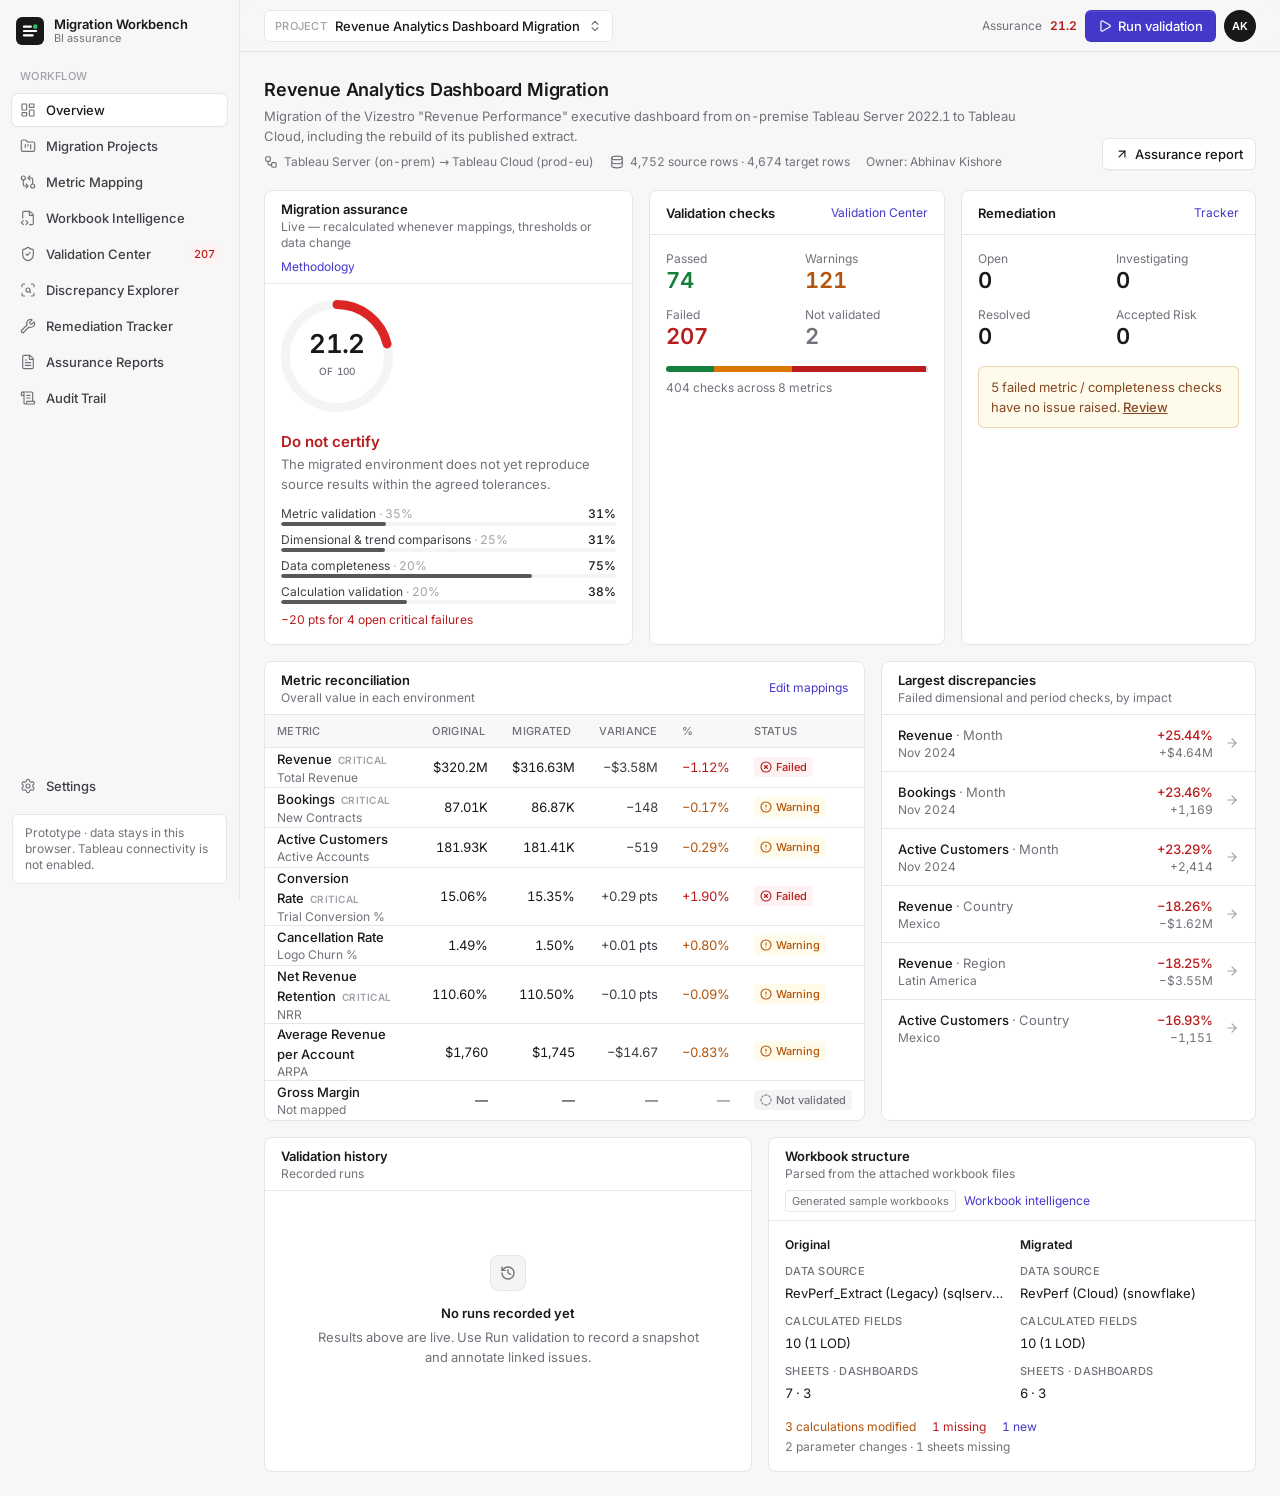
==== commit f99c3f4a: "Rename sample company to Vizestro; rebuild Co-Authored-By: Claude Opus 5.5 <noreply@anthropic.com>" ====
--- a/index.html
+++ b/index.html
@@ -5,10 +5,10 @@
     <link rel="icon" type="image/svg+xml" href="./favicon.svg" />
     <meta name="viewport" content="width=device-width, initial-scale=1.0" />
     <title>Migration Workbench</title>
-    <script type="module" crossorigin src="./assets/index-BaIj92ts.js"></script>
+    <script type="module" crossorigin src="./assets/index-CftyqOjY.js"></script>
     <link rel="modulepreload" crossorigin href="./assets/pdf-DW7neZGI.js">
     <link rel="modulepreload" crossorigin href="./assets/charts-BoJZPY26.js">
-    <link rel="stylesheet" crossorigin href="./assets/index-B8plALcV.css">
+    <link rel="stylesheet" crossorigin href="./assets/index-DvLOcFh3.css">
   </head>
   <body>
     <div id="root"></div>
--- a/assets/index-DvLOcFh3.css
+++ b/assets/index-DvLOcFh3.css
@@ -0,0 +1 @@
+@font-face{font-family:Inter Variable;font-style:normal;font-display:swap;font-weight:100 900;src:url(./inter-cyrillic-ext-wght-normal-BOeWTOD4.woff2) format("woff2-variations");unicode-range:U+0460-052F,U+1C80-1C8A,U+20B4,U+2DE0-2DFF,U+A640-A69F,U+FE2E-FE2F}@font-face{font-family:Inter Variable;font-style:normal;font-display:swap;font-weight:100 900;src:url(./inter-cyrillic-wght-normal-DqGufNeO.woff2) format("woff2-variations");unicode-range:U+0301,U+0400-045F,U+0490-0491,U+04B0-04B1,U+2116}@font-face{font-family:Inter Variable;font-style:normal;font-display:swap;font-weight:100 900;src:url(./inter-greek-ext-wght-normal-DlzME5K_.woff2) format("woff2-variations");unicode-range:U+1F00-1FFF}@font-face{font-family:Inter Variable;font-style:normal;font-display:swap;font-weight:100 900;src:url(./inter-greek-wght-normal-CkhJZR-_.woff2) format("woff2-variations");unicode-range:U+0370-0377,U+037A-037F,U+0384-038A,U+038C,U+038E-03A1,U+03A3-03FF}@font-face{font-family:Inter Variable;font-style:normal;font-display:swap;font-weight:100 900;src:url(./inter-vietnamese-wght-normal-CBcvBZtf.woff2) format("woff2-variations");unicode-range:U+0102-0103,U+0110-0111,U+0128-0129,U+0168-0169,U+01A0-01A1,U+01AF-01B0,U+0300-0301,U+0303-0304,U+0308-0309,U+0323,U+0329,U+1EA0-1EF9,U+20AB}@font-face{font-family:Inter Variable;font-style:normal;font-display:swap;font-weight:100 900;src:url(./inter-latin-ext-wght-normal-DO1Apj_S.woff2) format("woff2-variations");unicode-range:U+0100-02BA,U+02BD-02C5,U+02C7-02CC,U+02CE-02D7,U+02DD-02FF,U+0304,U+0308,U+0329,U+1D00-1DBF,U+1E00-1E9F,U+1EF2-1EFF,U+2020,U+20A0-20AB,U+20AD-20C0,U+2113,U+2C60-2C7F,U+A720-A7FF}@font-face{font-family:Inter Variable;font-style:normal;font-display:swap;font-weight:100 900;src:url(./inter-latin-wght-normal-Dx4kXJAl.woff2) format("woff2-variations");unicode-range:U+0000-00FF,U+0131,U+0152-0153,U+02BB-02BC,U+02C6,U+02DA,U+02DC,U+0304,U+0308,U+0329,U+2000-206F,U+20AC,U+2122,U+2191,U+2193,U+2212,U+2215,U+FEFF,U+FFFD}@layer properties{@supports (((-webkit-hyphens:none)) and (not (margin-trim:block))) or ((-moz-orient:inline) and (not (color:rgb(from red r g b)))){*,:before,:after,::backdrop{--tw-translate-x:0;--tw-translate-y:0;--tw-translate-z:0;--tw-rotate-x:initial;--tw-rotate-y:initial;--tw-rotate-z:initial;--tw-skew-x:initial;--tw-skew-y:initial;--tw-space-y-reverse:0;--tw-divide-y-reverse:0;--tw-border-style:solid;--tw-leading:initial;--tw-font-weight:initial;--tw-tracking:initial;--tw-ordinal:initial;--tw-slashed-zero:initial;--tw-numeric-figure:initial;--tw-numeric-spacing:initial;--tw-numeric-fraction:initial;--tw-shadow:0 0 #0000;--tw-shadow-color:initial;--tw-shadow-alpha:100%;--tw-inset-shadow:0 0 #0000;--tw-inset-shadow-color:initial;--tw-inset-shadow-alpha:100%;--tw-ring-color:initial;--tw-ring-shadow:0 0 #0000;--tw-inset-ring-color:initial;--tw-inset-ring-shadow:0 0 #0000;--tw-ring-inset:initial;--tw-ring-offset-width:0px;--tw-ring-offset-color:#fff;--tw-ring-offset-shadow:0 0 #0000;--tw-outline-style:solid;--tw-blur:initial;--tw-brightness:initial;--tw-contrast:initial;--tw-grayscale:initial;--tw-hue-rotate:initial;--tw-invert:initial;--tw-opacity:initial;--tw-saturate:initial;--tw-sepia:initial;--tw-drop-shadow:initial;--tw-drop-shadow-color:initial;--tw-drop-shadow-alpha:100%;--tw-drop-shadow-size:initial;--tw-backdrop-blur:initial;--tw-backdrop-brightness:initial;--tw-backdrop-contrast:initial;--tw-backdrop-grayscale:initial;--tw-backdrop-hue-rotate:initial;--tw-backdrop-invert:initial;--tw-backdrop-opacity:initial;--tw-backdrop-saturate:initial;--tw-backdrop-sepia:initial;--tw-ease:initial}}}@layer theme{:root,:host{--font-sans:"Inter Variable", ui-sans-serif, system-ui, -apple-system, "Segoe UI", sans-serif;--font-mono:ui-monospace, "JetBrains Mono", "Cascadia Code", Consolas, monospace;--color-black:#000;--color-white:#fff;--spacing:.25rem;--container-xs:20rem;--container-sm:24rem;--container-md:28rem;--container-xl:36rem;--container-2xl:42rem;--container-3xl:48rem;--text-xs:.75rem;--text-xs--line-height:calc(1 / .75);--text-lg:1.125rem;--text-lg--line-height:calc(1.75 / 1.125);--text-xl:1.25rem;--text-xl--line-height:calc(1.75 / 1.25);--font-weight-normal:400;--font-weight-medium:500;--font-weight-semibold:600;--tracking-tight:-.025em;--tracking-normal:0em;--tracking-wide:.025em;--leading-tight:1.25;--radius-sm:.25rem;--radius-md:.375rem;--radius-lg:.5rem;--ease-in:cubic-bezier(.4, 0, 1, 1);--ease-out:cubic-bezier(0, 0, .2, 1);--ease-in-out:cubic-bezier(.4, 0, .2, 1);--animate-spin:spin 1s linear infinite;--default-transition-duration:.15s;--default-transition-timing-function:cubic-bezier(.4, 0, .2, 1);--default-font-family:var(--font-sans);--default-mono-font-family:var(--font-mono);--color-canvas:#f7f7f8;--color-surface:#fff;--color-subtle:#f4f4f5;--color-line:#e6e6e9;--color-line-strong:#d4d4d8;--color-ink:#18181b;--color-ink-2:#3f3f46;--color-muted:#71717a;--color-faint:#a1a1aa;--color-accent:#4338ca;--color-accent-hover:#3730a3;--color-accent-soft:#eef0fd;--color-pass:#15803d;--color-pass-soft:#ecfdf3;--color-warn:#b45309;--color-warn-soft:#fffbeb;--color-fail:#b91c1c;--color-fail-soft:#fef2f2;--color-none:#71717a;--color-none-soft:#f4f4f5}}@layer base{*,:after,:before,::backdrop{box-sizing:border-box;border:0 solid;margin:0;padding:0}::file-selector-button{box-sizing:border-box;border:0 solid;margin:0;padding:0}html,:host{-webkit-text-size-adjust:100%;tab-size:4;line-height:1.5;font-family:var(--default-font-family,-apple-system, BlinkMacSystemFont, "Segoe UI", Roboto, "Helvetica Neue", "Noto Sans", Arial, sans-serif, "Apple Color Emoji", "Segoe UI Emoji", "Segoe UI Symbol", "Noto Color Emoji");font-feature-settings:var(--default-font-feature-settings,normal);font-variation-settings:var(--default-font-variation-settings,normal);-webkit-tap-highlight-color:transparent}hr{height:0;color:inherit;border-top-width:1px}abbr:where([title]){-webkit-text-decoration:underline dotted;text-decoration:underline dotted}h1,h2,h3,h4,h5,h6{font-size:inherit;font-weight:inherit}a{color:inherit;-webkit-text-decoration:inherit;text-decoration:inherit}b,strong{font-weight:bolder}code,kbd,samp,pre{font-family:var(--default-mono-font-family,ui-monospace, SFMono-Regular, Menlo, Monaco, Consolas, "Liberation Mono", "Courier New", monospace);font-feature-settings:var(--default-mono-font-feature-settings,normal);font-variation-settings:var(--default-mono-font-variation-settings,normal);font-size:1em}small{font-size:80%}sub,sup{vertical-align:baseline;font-size:75%;line-height:0;position:relative}sub{bottom:-.25em}sup{top:-.5em}table{text-indent:0;border-color:inherit;border-collapse:collapse}:-moz-focusring:where(:not(iframe)){outline:auto}progress{vertical-align:baseline}summary{display:list-item}ol,ul,menu{list-style:none}img,svg,video,canvas,audio,iframe,embed,object{vertical-align:middle;display:block}img,video{max-width:100%;height:auto}button,input,select,optgroup,textarea{font:inherit;font-feature-settings:inherit;font-variation-settings:inherit;letter-spacing:inherit;color:inherit;opacity:1;background-color:#0000;border-radius:0}::file-selector-button{font:inherit;font-feature-settings:inherit;font-variation-settings:inherit;letter-spacing:inherit;color:inherit;opacity:1;background-color:#0000;border-radius:0}:where(select:is([multiple],[size])) optgroup{font-weight:bolder}:where(select:is([multiple],[size])) optgroup option{padding-inline-start:20px}::file-selector-button{margin-inline-end:4px}::placeholder{opacity:1}@supports (not ((-webkit-appearance:-apple-pay-button))) or (contain-intrinsic-size:1px){::placeholder{color:currentColor}@supports (color:color-mix(in lab,red,red)){::placeholder{color:color-mix(in oklab,currentcolor 50%,transparent)}}}textarea{resize:vertical}::-webkit-search-decoration{-webkit-appearance:none}::-webkit-date-and-time-value{min-height:1lh;text-align:inherit}::-webkit-datetime-edit{display:inline-flex}::-webkit-datetime-edit-fields-wrapper{padding:0}::-webkit-datetime-edit{padding-block:0}::-webkit-datetime-edit-year-field{padding-block:0}::-webkit-datetime-edit-month-field{padding-block:0}::-webkit-datetime-edit-day-field{padding-block:0}::-webkit-datetime-edit-hour-field{padding-block:0}::-webkit-datetime-edit-minute-field{padding-block:0}::-webkit-datetime-edit-second-field{padding-block:0}::-webkit-datetime-edit-millisecond-field{padding-block:0}::-webkit-datetime-edit-meridiem-field{padding-block:0}::-webkit-calendar-picker-indicator{line-height:1}:-moz-ui-invalid{box-shadow:none}button,input:where([type=button],[type=reset],[type=submit]){appearance:button}::file-selector-button{appearance:button}::-webkit-inner-spin-button{height:auto}::-webkit-outer-spin-button{height:auto}[hidden]:where(:not([hidden=until-found])){display:none!important}html{-webkit-font-smoothing:antialiased;text-rendering:optimizelegibility}body{background-color:var(--color-canvas);--tw-leading:calc(var(--spacing) * 5);font-size:13px;line-height:calc(var(--spacing) * 5);color:var(--color-ink);font-feature-settings:"cv11","ss01","tnum"}:focus-visible{outline:2px solid var(--color-accent);outline-offset:1px;border-radius:4px}::selection{background:#c7d2fe}input,select,textarea,button{font:inherit}main .grid>*,main .flex>*{min-width:0}}@layer components{.field{height:calc(var(--spacing) * 8);border-radius:var(--radius-md);border-style:var(--tw-border-style);border-width:1px;border-color:var(--color-line);background-color:var(--color-surface);width:100%;padding-inline:calc(var(--spacing) * 2.5);color:var(--color-ink);transition-property:color,background-color,border-color,outline-color,text-decoration-color,fill,stroke,--tw-gradient-from,--tw-gradient-via,--tw-gradient-to;transition-timing-function:var(--tw-ease,var(--default-transition-timing-function));transition-duration:var(--tw-duration,var(--default-transition-duration));font-size:13px}.field::placeholder{color:var(--color-faint)}@media(hover:hover){.field:hover{border-color:var(--color-line-strong)}}.field:focus{border-color:var(--color-accent);--tw-ring-shadow:var(--tw-ring-inset, ) 0 0 0 calc(2px + var(--tw-ring-offset-width)) var(--tw-ring-color,currentcolor);box-shadow:var(--tw-inset-shadow),var(--tw-inset-ring-shadow),var(--tw-ring-offset-shadow),var(--tw-ring-shadow),var(--tw-shadow);--tw-ring-color:#4338ca26}@supports (color:color-mix(in lab,red,red)){.field:focus{--tw-ring-color:color-mix(in oklab, var(--color-accent) 15%, transparent)}}.field:focus{outline-color:var(--color-none);--tw-outline-style:none;outline-style:none}.field:disabled{cursor:not-allowed;background-color:var(--color-subtle);color:var(--color-muted)}textarea.field{height:auto;padding-block:calc(var(--spacing) * 2);--tw-leading:calc(var(--spacing) * 5);line-height:calc(var(--spacing) * 5)}select.field{appearance:none;padding-right:calc(var(--spacing) * 7);background-image:url("data:image/svg+xml,%3Csvg xmlns='http://www.w3.org/2000/svg' width='12' height='12' fill='none' stroke='%2371717a' stroke-width='1.5'%3E%3Cpath d='m3 4.5 3 3 3-3'/%3E%3C/svg%3E");background-position:right 8px center;background-repeat:no-repeat}.label{margin-bottom:var(--spacing);font-size:var(--text-xs);line-height:var(--tw-leading,var(--text-xs--line-height));--tw-font-weight:var(--font-weight-medium);font-weight:var(--font-weight-medium);color:var(--color-ink-2);display:block}.hint{margin-top:var(--spacing);font-size:var(--text-xs);line-height:var(--tw-leading,var(--text-xs--line-height));color:var(--color-muted)}.table{border-collapse:collapse;width:100%;font-size:13px}.table th{height:calc(var(--spacing) * 8);border-bottom-style:var(--tw-border-style);border-bottom-width:1px;border-color:var(--color-line);background-color:#f4f4f599}@supports (color:color-mix(in lab,red,red)){.table th{background-color:color-mix(in oklab,var(--color-subtle) 60%,transparent)}}.table th{padding-inline:calc(var(--spacing) * 3);text-align:left;--tw-font-weight:var(--font-weight-medium);font-size:11px;font-weight:var(--font-weight-medium);--tw-tracking:var(--tracking-wide);letter-spacing:var(--tracking-wide);white-space:nowrap;color:var(--color-muted);text-transform:uppercase}.table td{height:calc(var(--spacing) * 10);border-bottom-style:var(--tw-border-style);border-bottom-width:1px;border-color:var(--color-line);padding-inline:calc(var(--spacing) * 3);vertical-align:middle}.table tbody tr:last-child td{border-bottom-style:var(--tw-border-style);border-bottom-width:0}.table tbody tr.row-link{cursor:pointer}@media(hover:hover){.table tbody tr.row-link:hover{background-color:#f4f4f5b3}@supports (color:color-mix(in lab,red,red)){.table tbody tr.row-link:hover{background-color:color-mix(in oklab,var(--color-subtle) 70%,transparent)}}}.num{text-align:right;white-space:nowrap;font-variant-numeric:tabular-nums}.kbd{border-style:var(--tw-border-style);border-width:1px;border-color:var(--color-line);background-color:var(--color-subtle);padding-inline:var(--spacing);font-family:var(--font-mono);color:var(--color-muted);border-radius:.25rem;font-size:11px}}@layer utilities{.pointer-events-auto{pointer-events:auto}.pointer-events-none{pointer-events:none}.collapse{visibility:collapse}.invisible{visibility:hidden}.visible{visibility:visible}.absolute{position:absolute}.fixed{position:fixed}.relative{position:relative}.static{position:static}.sticky{position:sticky}.inset-0{inset:0}.inset-y-0{inset-block:0}.top-0{top:0}.top-0\.5{top:calc(var(--spacing) * .5)}.top-1\.5{top:calc(var(--spacing) * 1.5)}.top-1\/2{top:50%}.right-0{right:0}.right-2{right:calc(var(--spacing) * 2)}.right-2\.5{right:calc(var(--spacing) * 2.5)}.right-4{right:calc(var(--spacing) * 4)}.bottom-4{bottom:calc(var(--spacing) * 4)}.-left-\[21px\]{left:-21px}.left-0{left:0}.left-0\.5{left:calc(var(--spacing) * .5)}.left-2\.5{left:calc(var(--spacing) * 2.5)}.left-3\.5{left:calc(var(--spacing) * 3.5)}.z-20{z-index:20}.z-30{z-index:30}.z-40{z-index:40}.z-50{z-index:50}.z-\[60\]{z-index:60}.col-span-2{grid-column:span 2/span 2}.container{width:100%}@media(min-width:40rem){.container{max-width:40rem}}@media(min-width:48rem){.container{max-width:48rem}}@media(min-width:64rem){.container{max-width:64rem}}@media(min-width:80rem){.container{max-width:80rem}}@media(min-width:96rem){.container{max-width:96rem}}.-m-1{margin:calc(var(--spacing) * -1)}.m-1{margin:var(--spacing)}.mx-auto{margin-inline:auto}.my-1{margin-block:var(--spacing)}.mt-0\.5{margin-top:calc(var(--spacing) * .5)}.mt-1{margin-top:var(--spacing)}.mt-1\.5{margin-top:calc(var(--spacing) * 1.5)}.mt-2{margin-top:calc(var(--spacing) * 2)}.mt-3{margin-top:calc(var(--spacing) * 3)}.mt-4{margin-top:calc(var(--spacing) * 4)}.mt-5{margin-top:calc(var(--spacing) * 5)}.mt-6{margin-top:calc(var(--spacing) * 6)}.mt-8{margin-top:calc(var(--spacing) * 8)}.mt-10{margin-top:calc(var(--spacing) * 10)}.mt-auto{margin-top:auto}.mr-2{margin-right:calc(var(--spacing) * 2)}.mr-auto{margin-right:auto}.-mb-px{margin-bottom:-1px}.mb-1\.5{margin-bottom:calc(var(--spacing) * 1.5)}.mb-2{margin-bottom:calc(var(--spacing) * 2)}.mb-3{margin-bottom:calc(var(--spacing) * 3)}.mb-4{margin-bottom:calc(var(--spacing) * 4)}.mb-5{margin-bottom:calc(var(--spacing) * 5)}.ml-1{margin-left:var(--spacing)}.ml-1\.5{margin-left:calc(var(--spacing) * 1.5)}.ml-auto{margin-left:auto}.line-clamp-2{-webkit-line-clamp:2;-webkit-box-orient:vertical;display:-webkit-box;overflow:hidden}.line-clamp-3{-webkit-line-clamp:3;-webkit-box-orient:vertical;display:-webkit-box;overflow:hidden}.block{display:block}.contents{display:contents}.flex{display:flex}.flow-root{display:flow-root}.grid{display:grid}.hidden{display:none}.inline{display:inline}.inline-block{display:inline-block}.inline-flex{display:inline-flex}.inline-grid{display:inline-grid}.inline-table{display:inline-table}.list-item{display:list-item}.table{display:table}.table\!{display:table!important}.table-caption{display:table-caption}.table-cell{display:table-cell}.table-column{display:table-column}.table-column-group{display:table-column-group}.table-footer-group{display:table-footer-group}.table-header-group{display:table-header-group}.table-row{display:table-row}.table-row-group{display:table-row-group}.size-1\.5{width:calc(var(--spacing) * 1.5);height:calc(var(--spacing) * 1.5)}.size-2{width:calc(var(--spacing) * 2);height:calc(var(--spacing) * 2)}.size-2\.5{width:calc(var(--spacing) * 2.5);height:calc(var(--spacing) * 2.5)}.size-3{width:calc(var(--spacing) * 3);height:calc(var(--spacing) * 3)}.size-3\.5{width:calc(var(--spacing) * 3.5);height:calc(var(--spacing) * 3.5)}.size-4{width:calc(var(--spacing) * 4);height:calc(var(--spacing) * 4)}.size-4\.5{width:calc(var(--spacing) * 4.5);height:calc(var(--spacing) * 4.5)}.size-7{width:calc(var(--spacing) * 7);height:calc(var(--spacing) * 7)}.size-8{width:calc(var(--spacing) * 8);height:calc(var(--spacing) * 8)}.size-9{width:calc(var(--spacing) * 9);height:calc(var(--spacing) * 9)}.h-0\.5{height:calc(var(--spacing) * .5)}.h-1{height:var(--spacing)}.h-1\.5{height:calc(var(--spacing) * 1.5)}.h-4{height:calc(var(--spacing) * 4)}.h-5{height:calc(var(--spacing) * 5)}.h-6{height:calc(var(--spacing) * 6)}.h-7{height:calc(var(--spacing) * 7)}.h-8{height:calc(var(--spacing) * 8)}.h-9{height:calc(var(--spacing) * 9)}.h-13{height:calc(var(--spacing) * 13)}.h-44{height:calc(var(--spacing) * 44)}.h-60{height:calc(var(--spacing) * 60)}.h-72{height:calc(var(--spacing) * 72)}.h-auto{height:auto}.h-full{height:100%}.max-h-60{max-height:calc(var(--spacing) * 60)}.max-h-64{max-height:calc(var(--spacing) * 64)}.max-h-72{max-height:calc(var(--spacing) * 72)}.max-h-80{max-height:calc(var(--spacing) * 80)}.max-h-\[60vh\]{max-height:60vh}.max-h-\[70vh\]{max-height:70vh}.min-h-11{min-height:calc(var(--spacing) * 11)}.min-h-\[120px\]{min-height:120px}.min-h-screen{min-height:100vh}.w-0{width:0}.w-4{width:calc(var(--spacing) * 4)}.w-6{width:calc(var(--spacing) * 6)}.w-7{width:calc(var(--spacing) * 7)}.w-9{width:calc(var(--spacing) * 9)}.w-12{width:calc(var(--spacing) * 12)}.w-36{width:calc(var(--spacing) * 36)}.w-44{width:calc(var(--spacing) * 44)}.w-52{width:calc(var(--spacing) * 52)}.w-56{width:calc(var(--spacing) * 56)}.w-60{width:calc(var(--spacing) * 60)}.w-64{width:calc(var(--spacing) * 64)}.w-72{width:calc(var(--spacing) * 72)}.w-\[min\(340px\,60vw\)\]{width:min(340px,60vw)}.w-\[min\(380px\,calc\(100vw-32px\)\)\]{width:min(380px,100vw - 32px)}.w-full{width:100%}.max-w-2xl{max-width:var(--container-2xl)}.max-w-3xl{max-width:var(--container-3xl)}.max-w-\[180px\]{max-width:180px}.max-w-\[220px\]{max-width:220px}.max-w-\[240px\]{max-width:240px}.max-w-\[260px\]{max-width:260px}.max-w-\[280px\]{max-width:280px}.max-w-\[320px\]{max-width:320px}.max-w-\[340px\]{max-width:340px}.max-w-\[380px\]{max-width:380px}.max-w-\[420px\]{max-width:420px}.max-w-\[520px\]{max-width:520px}.max-w-\[900px\]{max-width:900px}.max-w-\[1400px\]{max-width:1400px}.max-w-\[min\(360px\,55vw\)\]{max-width:min(360px,55vw)}.max-w-full{max-width:100%}.max-w-md{max-width:var(--container-md)}.max-w-sm{max-width:var(--container-sm)}.max-w-xl{max-width:var(--container-xl)}.max-w-xs{max-width:var(--container-xs)}.min-w-0{min-width:0}.min-w-\[72px\]{min-width:72px}.min-w-\[120px\]{min-width:120px}.min-w-\[160px\]{min-width:160px}.min-w-\[220px\]{min-width:220px}.min-w-\[240px\]{min-width:240px}.flex-1{flex:1}.shrink-0{flex-shrink:0}.-translate-y-1\/2{--tw-translate-y: -50% ;translate:var(--tw-translate-x) var(--tw-translate-y)}.-rotate-90{rotate:-90deg}.transform{transform:var(--tw-rotate-x, ) var(--tw-rotate-y, ) var(--tw-rotate-z, ) var(--tw-skew-x, ) var(--tw-skew-y, )}.transform\!{transform:var(--tw-rotate-x, ) var(--tw-rotate-y, ) var(--tw-rotate-z, ) var(--tw-skew-x, ) var(--tw-skew-y, )!important}.animate-spin{animation:var(--animate-spin)}.cursor-pointer{cursor:pointer}.resize{resize:both}.scroll-mt-20{scroll-margin-top:calc(var(--spacing) * 20)}.list-disc{list-style-type:disc}.grid-cols-2{grid-template-columns:repeat(2,minmax(0,1fr))}.grid-cols-3{grid-template-columns:repeat(3,minmax(0,1fr))}.grid-cols-\[1fr_auto\]{grid-template-columns:1fr auto}.grid-cols-\[140px_1fr\]{grid-template-columns:140px 1fr}.flex-col{flex-direction:column}.flex-wrap{flex-wrap:wrap}.items-center{align-items:center}.items-end{align-items:flex-end}.items-start{align-items:flex-start}.justify-between{justify-content:space-between}.justify-center{justify-content:center}.justify-end{justify-content:flex-end}.gap-0\.5{gap:calc(var(--spacing) * .5)}.gap-1{gap:var(--spacing)}.gap-1\.5{gap:calc(var(--spacing) * 1.5)}.gap-2{gap:calc(var(--spacing) * 2)}.gap-2\.5{gap:calc(var(--spacing) * 2.5)}.gap-3{gap:calc(var(--spacing) * 3)}.gap-4{gap:calc(var(--spacing) * 4)}.gap-5{gap:calc(var(--spacing) * 5)}.gap-6{gap:calc(var(--spacing) * 6)}.gap-10{gap:calc(var(--spacing) * 10)}:where(.space-y-0\.5>:not(:last-child)){--tw-space-y-reverse:0;margin-block-start:calc(calc(var(--spacing) * .5) * var(--tw-space-y-reverse));margin-block-end:calc(calc(var(--spacing) * .5) * calc(1 - var(--tw-space-y-reverse)))}:where(.space-y-1>:not(:last-child)){--tw-space-y-reverse:0;margin-block-start:calc(var(--spacing) * var(--tw-space-y-reverse));margin-block-end:calc(var(--spacing) * calc(1 - var(--tw-space-y-reverse)))}:where(.space-y-1\.5>:not(:last-child)){--tw-space-y-reverse:0;margin-block-start:calc(calc(var(--spacing) * 1.5) * var(--tw-space-y-reverse));margin-block-end:calc(calc(var(--spacing) * 1.5) * calc(1 - var(--tw-space-y-reverse)))}:where(.space-y-2>:not(:last-child)){--tw-space-y-reverse:0;margin-block-start:calc(calc(var(--spacing) * 2) * var(--tw-space-y-reverse));margin-block-end:calc(calc(var(--spacing) * 2) * calc(1 - var(--tw-space-y-reverse)))}:where(.space-y-3>:not(:last-child)){--tw-space-y-reverse:0;margin-block-start:calc(calc(var(--spacing) * 3) * var(--tw-space-y-reverse));margin-block-end:calc(calc(var(--spacing) * 3) * calc(1 - var(--tw-space-y-reverse)))}:where(.space-y-5>:not(:last-child)){--tw-space-y-reverse:0;margin-block-start:calc(calc(var(--spacing) * 5) * var(--tw-space-y-reverse));margin-block-end:calc(calc(var(--spacing) * 5) * calc(1 - var(--tw-space-y-reverse)))}.gap-x-2\.5{column-gap:calc(var(--spacing) * 2.5)}.gap-x-3{column-gap:calc(var(--spacing) * 3)}.gap-x-4{column-gap:calc(var(--spacing) * 4)}.gap-x-6{column-gap:calc(var(--spacing) * 6)}.gap-x-8{column-gap:calc(var(--spacing) * 8)}.gap-y-0\.5{row-gap:calc(var(--spacing) * .5)}.gap-y-1{row-gap:var(--spacing)}.gap-y-2{row-gap:calc(var(--spacing) * 2)}.gap-y-3{row-gap:calc(var(--spacing) * 3)}.gap-y-4{row-gap:calc(var(--spacing) * 4)}:where(.divide-y>:not(:last-child)){--tw-divide-y-reverse:0;border-bottom-style:var(--tw-border-style);border-top-style:var(--tw-border-style);border-top-width:calc(1px * var(--tw-divide-y-reverse));border-bottom-width:calc(1px * calc(1 - var(--tw-divide-y-reverse)))}:where(.divide-line>:not(:last-child)){border-color:var(--color-line)}.self-center{align-self:center}.self-end{align-self:flex-end}.self-start{align-self:flex-start}.truncate{text-overflow:ellipsis;white-space:nowrap;overflow:hidden}.overflow-auto{overflow:auto}.overflow-hidden{overflow:hidden}.overflow-x-auto{overflow-x:auto}.overflow-y-auto{overflow-y:auto}.rounded{border-radius:.25rem}.rounded-full{border-radius:2147483647px}.rounded-lg{border-radius:var(--radius-lg)}.rounded-md{border-radius:var(--radius-md)}.rounded-sm{border-radius:var(--radius-sm)}.border{border-style:var(--tw-border-style);border-width:1px}.border-2{border-style:var(--tw-border-style);border-width:2px}.border-t{border-top-style:var(--tw-border-style);border-top-width:1px}.border-t-2{border-top-style:var(--tw-border-style);border-top-width:2px}.border-r{border-right-style:var(--tw-border-style);border-right-width:1px}.border-b{border-bottom-style:var(--tw-border-style);border-bottom-width:1px}.border-b-2{border-bottom-style:var(--tw-border-style);border-bottom-width:2px}.border-l{border-left-style:var(--tw-border-style);border-left-width:1px}.border-dashed{--tw-border-style:dashed;border-style:dashed}.border-accent{border-color:var(--color-accent)}.border-accent-hover\/30{border-color:#3730a34d}@supports (color:color-mix(in lab,red,red)){.border-accent-hover\/30{border-color:color-mix(in oklab,var(--color-accent-hover) 30%,transparent)}}.border-accent\/40{border-color:#4338ca66}@supports (color:color-mix(in lab,red,red)){.border-accent\/40{border-color:color-mix(in oklab,var(--color-accent) 40%,transparent)}}.border-fail\/25{border-color:#b91c1c40}@supports (color:color-mix(in lab,red,red)){.border-fail\/25{border-color:color-mix(in oklab,var(--color-fail) 25%,transparent)}}.border-fail\/30{border-color:#b91c1c4d}@supports (color:color-mix(in lab,red,red)){.border-fail\/30{border-color:color-mix(in oklab,var(--color-fail) 30%,transparent)}}.border-fail\/40{border-color:#b91c1c66}@supports (color:color-mix(in lab,red,red)){.border-fail\/40{border-color:color-mix(in oklab,var(--color-fail) 40%,transparent)}}.border-ink{border-color:var(--color-ink)}.border-line{border-color:var(--color-line)}.border-line-strong{border-color:var(--color-line-strong)}.border-pass\/25{border-color:#15803d40}@supports (color:color-mix(in lab,red,red)){.border-pass\/25{border-color:color-mix(in oklab,var(--color-pass) 25%,transparent)}}.border-pass\/30{border-color:#15803d4d}@supports (color:color-mix(in lab,red,red)){.border-pass\/30{border-color:color-mix(in oklab,var(--color-pass) 30%,transparent)}}.border-pass\/40{border-color:#15803d66}@supports (color:color-mix(in lab,red,red)){.border-pass\/40{border-color:color-mix(in oklab,var(--color-pass) 40%,transparent)}}.border-transparent{border-color:#0000}.border-warn\/25{border-color:#b4530940}@supports (color:color-mix(in lab,red,red)){.border-warn\/25{border-color:color-mix(in oklab,var(--color-warn) 25%,transparent)}}.border-warn\/30{border-color:#b453094d}@supports (color:color-mix(in lab,red,red)){.border-warn\/30{border-color:color-mix(in oklab,var(--color-warn) 30%,transparent)}}.border-warn\/40{border-color:#b4530966}@supports (color:color-mix(in lab,red,red)){.border-warn\/40{border-color:color-mix(in oklab,var(--color-warn) 40%,transparent)}}.border-warn\/50{border-color:#b4530980}@supports (color:color-mix(in lab,red,red)){.border-warn\/50{border-color:color-mix(in oklab,var(--color-warn) 50%,transparent)}}.bg-\[\#d97706\]{background-color:#d97706}.bg-\[\#d97706\]\/70{background-color:#d97706b3}.bg-\[\#fff7ed\]{background-color:#fff7ed}.bg-accent{background-color:var(--color-accent)}.bg-accent-soft{background-color:var(--color-accent-soft)}.bg-black\/20{background-color:#0003}@supports (color:color-mix(in lab,red,red)){.bg-black\/20{background-color:color-mix(in oklab,var(--color-black) 20%,transparent)}}.bg-black\/25{background-color:#00000040}@supports (color:color-mix(in lab,red,red)){.bg-black\/25{background-color:color-mix(in oklab,var(--color-black) 25%,transparent)}}.bg-canvas{background-color:var(--color-canvas)}.bg-canvas\/90{background-color:#f7f7f8e6}@supports (color:color-mix(in lab,red,red)){.bg-canvas\/90{background-color:color-mix(in oklab,var(--color-canvas) 90%,transparent)}}.bg-fail{background-color:var(--color-fail)}.bg-fail-soft{background-color:var(--color-fail-soft)}.bg-fail\/70{background-color:#b91c1cb3}@supports (color:color-mix(in lab,red,red)){.bg-fail\/70{background-color:color-mix(in oklab,var(--color-fail) 70%,transparent)}}.bg-faint{background-color:var(--color-faint)}.bg-ink{background-color:var(--color-ink)}.bg-ink-2{background-color:var(--color-ink-2)}.bg-ink\/70{background-color:#18181bb3}@supports (color:color-mix(in lab,red,red)){.bg-ink\/70{background-color:color-mix(in oklab,var(--color-ink) 70%,transparent)}}.bg-line-strong{background-color:var(--color-line-strong)}.bg-none-soft{background-color:var(--color-none-soft)}.bg-pass{background-color:var(--color-pass)}.bg-pass-soft{background-color:var(--color-pass-soft)}.bg-subtle{background-color:var(--color-subtle)}.bg-subtle\/50{background-color:#f4f4f580}@supports (color:color-mix(in lab,red,red)){.bg-subtle\/50{background-color:color-mix(in oklab,var(--color-subtle) 50%,transparent)}}.bg-subtle\/60{background-color:#f4f4f599}@supports (color:color-mix(in lab,red,red)){.bg-subtle\/60{background-color:color-mix(in oklab,var(--color-subtle) 60%,transparent)}}.bg-subtle\/70{background-color:#f4f4f5b3}@supports (color:color-mix(in lab,red,red)){.bg-subtle\/70{background-color:color-mix(in oklab,var(--color-subtle) 70%,transparent)}}.bg-surface{background-color:var(--color-surface)}.bg-warn-soft{background-color:var(--color-warn-soft)}.bg-white{background-color:var(--color-white)}.p-0\.5{padding:calc(var(--spacing) * .5)}.p-1{padding:var(--spacing)}.p-1\.5{padding:calc(var(--spacing) * 1.5)}.p-2{padding:calc(var(--spacing) * 2)}.p-3{padding:calc(var(--spacing) * 3)}.p-4{padding:calc(var(--spacing) * 4)}.p-5{padding:calc(var(--spacing) * 5)}.px-0{padding-inline:0}.px-1{padding-inline:var(--spacing)}.px-1\.5{padding-inline:calc(var(--spacing) * 1.5)}.px-2{padding-inline:calc(var(--spacing) * 2)}.px-2\.5{padding-inline:calc(var(--spacing) * 2.5)}.px-3{padding-inline:calc(var(--spacing) * 3)}.px-4{padding-inline:calc(var(--spacing) * 4)}.px-5{padding-inline:calc(var(--spacing) * 5)}.px-6{padding-inline:calc(var(--spacing) * 6)}.py-0\.5{padding-block:calc(var(--spacing) * .5)}.py-1{padding-block:var(--spacing)}.py-1\.5{padding-block:calc(var(--spacing) * 1.5)}.py-2{padding-block:calc(var(--spacing) * 2)}.py-2\.5{padding-block:calc(var(--spacing) * 2.5)}.py-3{padding-block:calc(var(--spacing) * 3)}.py-3\.5{padding-block:calc(var(--spacing) * 3.5)}.py-4{padding-block:calc(var(--spacing) * 4)}.py-5{padding-block:calc(var(--spacing) * 5)}.py-6{padding-block:calc(var(--spacing) * 6)}.py-8{padding-block:calc(var(--spacing) * 8)}.py-12{padding-block:calc(var(--spacing) * 12)}.py-16{padding-block:calc(var(--spacing) * 16)}.pt-1\.5{padding-top:calc(var(--spacing) * 1.5)}.pt-4{padding-top:calc(var(--spacing) * 4)}.pt-\[12vh\]{padding-top:12vh}.pr-1{padding-right:var(--spacing)}.pr-4{padding-right:calc(var(--spacing) * 4)}.pr-10{padding-right:calc(var(--spacing) * 10)}.pr-12{padding-right:calc(var(--spacing) * 12)}.pb-1{padding-bottom:var(--spacing)}.pb-1\.5{padding-bottom:calc(var(--spacing) * 1.5)}.pl-2{padding-left:calc(var(--spacing) * 2)}.pl-4{padding-left:calc(var(--spacing) * 4)}.pl-5{padding-left:calc(var(--spacing) * 5)}.pl-8{padding-left:calc(var(--spacing) * 8)}.text-center{text-align:center}.text-left{text-align:left}.text-right{text-align:right}.align-top{vertical-align:top}.font-mono{font-family:var(--font-mono)}.text-lg{font-size:var(--text-lg);line-height:var(--tw-leading,var(--text-lg--line-height))}.text-xl{font-size:var(--text-xl);line-height:var(--tw-leading,var(--text-xl--line-height))}.text-xs{font-size:var(--text-xs);line-height:var(--tw-leading,var(--text-xs--line-height))}.text-\[9px\]{font-size:9px}.text-\[10px\]{font-size:10px}.text-\[11px\]{font-size:11px}.text-\[13px\]{font-size:13px}.text-\[14px\]{font-size:14px}.text-\[15px\]{font-size:15px}.text-\[17px\]{font-size:17px}.text-\[22px\]{font-size:22px}.text-\[26px\]{font-size:26px}.leading-5{--tw-leading:calc(var(--spacing) * 5);line-height:calc(var(--spacing) * 5)}.leading-none{--tw-leading:1;line-height:1}.leading-tight{--tw-leading:var(--leading-tight);line-height:var(--leading-tight)}.font-medium{--tw-font-weight:var(--font-weight-medium);font-weight:var(--font-weight-medium)}.font-normal{--tw-font-weight:var(--font-weight-normal);font-weight:var(--font-weight-normal)}.font-semibold{--tw-font-weight:var(--font-weight-semibold);font-weight:var(--font-weight-semibold)}.tracking-\[-0\.01em\]{--tw-tracking:-.01em;letter-spacing:-.01em}.tracking-\[0\.12em\]{--tw-tracking:.12em;letter-spacing:.12em}.tracking-normal{--tw-tracking:var(--tracking-normal);letter-spacing:var(--tracking-normal)}.tracking-tight{--tw-tracking:var(--tracking-tight);letter-spacing:var(--tracking-tight)}.tracking-wide{--tw-tracking:var(--tracking-wide);letter-spacing:var(--tracking-wide)}.break-words{overflow-wrap:break-word}.break-all{word-break:break-all}.whitespace-nowrap{white-space:nowrap}.whitespace-pre-wrap{white-space:pre-wrap}.text-\[\#7f1d1d\]{color:#7f1d1d}.text-\[\#7f1d1d\]\/80{color:#7f1d1dcc}.text-\[\#14532d\]{color:#14532d}.text-\[\#78350f\]{color:#78350f}.text-\[\#c2410c\]{color:#c2410c}.text-accent{color:var(--color-accent)}.text-fail{color:var(--color-fail)}.text-faint{color:var(--color-faint)}.text-ink{color:var(--color-ink)}.text-ink-2{color:var(--color-ink-2)}.text-muted{color:var(--color-muted)}.text-none{color:var(--color-none)}.text-pass{color:var(--color-pass)}.text-warn{color:var(--color-warn)}.text-white{color:var(--color-white)}.capitalize{text-transform:capitalize}.lowercase{text-transform:lowercase}.normal-case{text-transform:none}.uppercase{text-transform:uppercase}.italic{font-style:italic}.ordinal{--tw-ordinal:ordinal;font-variant-numeric:var(--tw-ordinal, ) var(--tw-slashed-zero, ) var(--tw-numeric-figure, ) var(--tw-numeric-spacing, ) var(--tw-numeric-fraction, )}.tnum{font-variant-numeric:tabular-nums}.line-through{text-decoration-line:line-through}.overline{text-decoration-line:overline}.underline{text-decoration-line:underline}.opacity-50{opacity:.5}.opacity-60{opacity:.6}.opacity-90{opacity:.9}.shadow{--tw-shadow:0 1px 3px 0 var(--tw-shadow-color,#0000001a), 0 1px 2px -1px var(--tw-shadow-color,#0000001a);box-shadow:var(--tw-inset-shadow),var(--tw-inset-ring-shadow),var(--tw-ring-offset-shadow),var(--tw-ring-shadow),var(--tw-shadow)}.shadow-\[0_0_0_1px_var\(--color-line\)\,0_1px_2px_rgb\(0_0_0\/0\.04\)\]{--tw-shadow:0 0 0 1px var(--tw-shadow-color,var(--color-line)), 0 1px 2px var(--tw-shadow-color,#0000000a);box-shadow:var(--tw-inset-shadow),var(--tw-inset-ring-shadow),var(--tw-ring-offset-shadow),var(--tw-ring-shadow),var(--tw-shadow)}.shadow-\[0_0_0_1px_var\(--color-line\)\]{--tw-shadow:0 0 0 1px var(--tw-shadow-color,var(--color-line));box-shadow:var(--tw-inset-shadow),var(--tw-inset-ring-shadow),var(--tw-ring-offset-shadow),var(--tw-ring-shadow),var(--tw-shadow)}.shadow-\[0_1px_1px_rgb\(0_0_0\/0\.03\)\]{--tw-shadow:0 1px 1px var(--tw-shadow-color,#00000008);box-shadow:var(--tw-inset-shadow),var(--tw-inset-ring-shadow),var(--tw-ring-offset-shadow),var(--tw-ring-shadow),var(--tw-shadow)}.shadow-\[0_1px_2px_rgb\(0_0_0\/0\.08\)\]{--tw-shadow:0 1px 2px var(--tw-shadow-color,#00000014);box-shadow:var(--tw-inset-shadow),var(--tw-inset-ring-shadow),var(--tw-ring-offset-shadow),var(--tw-ring-shadow),var(--tw-shadow)}.shadow-\[inset_0_1px_0_rgb\(255_255_255\/0\.12\)\]{--tw-shadow:inset 0 1px 0 var(--tw-shadow-color,#ffffff1f);box-shadow:var(--tw-inset-shadow),var(--tw-inset-ring-shadow),var(--tw-ring-offset-shadow),var(--tw-ring-shadow),var(--tw-shadow)}.shadow-pop{--tw-shadow:0 1px 2px var(--tw-shadow-color,#0000000a), 0 8px 24px -6px var(--tw-shadow-color,#0000001f);box-shadow:var(--tw-inset-shadow),var(--tw-inset-ring-shadow),var(--tw-ring-offset-shadow),var(--tw-ring-shadow),var(--tw-shadow)}.ring-2{--tw-ring-shadow:var(--tw-ring-inset, ) 0 0 0 calc(2px + var(--tw-ring-offset-width)) var(--tw-ring-color,currentcolor);box-shadow:var(--tw-inset-shadow),var(--tw-inset-ring-shadow),var(--tw-ring-offset-shadow),var(--tw-ring-shadow),var(--tw-shadow)}.ring-ink\/70{--tw-ring-color:#18181bb3}@supports (color:color-mix(in lab,red,red)){.ring-ink\/70{--tw-ring-color:color-mix(in oklab, var(--color-ink) 70%, transparent)}}.ring-surface{--tw-ring-color:var(--color-surface)}.\!outline{outline-style:var(--tw-outline-style)!important;outline-width:1px!important}.outline{outline-style:var(--tw-outline-style);outline-width:1px}.blur{--tw-blur:blur(8px);filter:var(--tw-blur, ) var(--tw-brightness, ) var(--tw-contrast, ) var(--tw-grayscale, ) var(--tw-hue-rotate, ) var(--tw-invert, ) var(--tw-saturate, ) var(--tw-sepia, ) var(--tw-drop-shadow, )}.invert{--tw-invert:invert(100%);filter:var(--tw-blur, ) var(--tw-brightness, ) var(--tw-contrast, ) var(--tw-grayscale, ) var(--tw-hue-rotate, ) var(--tw-invert, ) var(--tw-saturate, ) var(--tw-sepia, ) var(--tw-drop-shadow, )}.filter{filter:var(--tw-blur, ) var(--tw-brightness, ) var(--tw-contrast, ) var(--tw-grayscale, ) var(--tw-hue-rotate, ) var(--tw-invert, ) var(--tw-saturate, ) var(--tw-sepia, ) var(--tw-drop-shadow, )}.filter\!{filter:var(--tw-blur, ) var(--tw-brightness, ) var(--tw-contrast, ) var(--tw-grayscale, ) var(--tw-hue-rotate, ) var(--tw-invert, ) var(--tw-saturate, ) var(--tw-sepia, ) var(--tw-drop-shadow, )!important}.backdrop-blur{--tw-backdrop-blur:blur(8px);-webkit-backdrop-filter:var(--tw-backdrop-blur, ) var(--tw-backdrop-brightness, ) var(--tw-backdrop-contrast, ) var(--tw-backdrop-grayscale, ) var(--tw-backdrop-hue-rotate, ) var(--tw-backdrop-invert, ) var(--tw-backdrop-opacity, ) var(--tw-backdrop-saturate, ) var(--tw-backdrop-sepia, );backdrop-filter:var(--tw-backdrop-blur, ) var(--tw-backdrop-brightness, ) var(--tw-backdrop-contrast, ) var(--tw-backdrop-grayscale, ) var(--tw-backdrop-hue-rotate, ) var(--tw-backdrop-invert, ) var(--tw-backdrop-opacity, ) var(--tw-backdrop-saturate, ) var(--tw-backdrop-sepia, )}.transition{transition-property:color,background-color,border-color,outline-color,text-decoration-color,fill,stroke,--tw-gradient-from,--tw-gradient-via,--tw-gradient-to,opacity,box-shadow,transform,translate,scale,rotate,filter,-webkit-backdrop-filter,backdrop-filter,display,content-visibility,overlay,pointer-events;transition-timing-function:var(--tw-ease,var(--default-transition-timing-function));transition-duration:var(--tw-duration,var(--default-transition-duration))}.transition-all{transition-property:all;transition-timing-function:var(--tw-ease,var(--default-transition-timing-function));transition-duration:var(--tw-duration,var(--default-transition-duration))}.transition-colors{transition-property:color,background-color,border-color,outline-color,text-decoration-color,fill,stroke,--tw-gradient-from,--tw-gradient-via,--tw-gradient-to;transition-timing-function:var(--tw-ease,var(--default-transition-timing-function));transition-duration:var(--tw-duration,var(--default-transition-duration))}.transition-shadow{transition-property:box-shadow;transition-timing-function:var(--tw-ease,var(--default-transition-timing-function));transition-duration:var(--tw-duration,var(--default-transition-duration))}.ease-in{--tw-ease:var(--ease-in);transition-timing-function:var(--ease-in)}.ease-in-out{--tw-ease:var(--ease-in-out);transition-timing-function:var(--ease-in-out)}.ease-out{--tw-ease:var(--ease-out);transition-timing-function:var(--ease-out)}@media(hover:hover){:is(:where(.group):hover .group-hover\:text-ink){color:var(--color-ink)}:is(:where(.group):hover .group-hover\:text-ink-2){color:var(--color-ink-2)}}.last\:mb-0:last-child{margin-bottom:0}@media(hover:hover){.hover\:border-fail\/30:hover{border-color:#b91c1c4d}@supports (color:color-mix(in lab,red,red)){.hover\:border-fail\/30:hover{border-color:color-mix(in oklab,var(--color-fail) 30%,transparent)}}.hover\:border-line-strong:hover{border-color:var(--color-line-strong)}.hover\:bg-accent-hover:hover{background-color:var(--color-accent-hover)}.hover\:bg-black\/\[0\.04\]:hover{background-color:#0000000a}@supports (color:color-mix(in lab,red,red)){.hover\:bg-black\/\[0\.04\]:hover{background-color:color-mix(in oklab,var(--color-black) 4%,transparent)}}.hover\:bg-fail-soft:hover{background-color:var(--color-fail-soft)}.hover\:bg-subtle:hover{background-color:var(--color-subtle)}.hover\:bg-subtle\/70:hover{background-color:#f4f4f5b3}@supports (color:color-mix(in lab,red,red)){.hover\:bg-subtle\/70:hover{background-color:color-mix(in oklab,var(--color-subtle) 70%,transparent)}}.hover\:text-ink:hover{color:var(--color-ink)}.hover\:underline:hover{text-decoration-line:underline}}.disabled\:cursor-not-allowed:disabled{cursor:not-allowed}.disabled\:opacity-40:disabled{opacity:.4}.disabled\:opacity-50:disabled{opacity:.5}@media(min-width:40rem){.sm\:col-span-2{grid-column:span 2/span 2}.sm\:hidden{display:none}.sm\:inline{display:inline}.sm\:grid-cols-2{grid-template-columns:repeat(2,minmax(0,1fr))}.sm\:grid-cols-3{grid-template-columns:repeat(3,minmax(0,1fr))}.sm\:px-6{padding-inline:calc(var(--spacing) * 6)}.sm\:px-10{padding-inline:calc(var(--spacing) * 10)}}@media(min-width:48rem){.md\:flex{display:flex}.md\:grid-cols-2{grid-template-columns:repeat(2,minmax(0,1fr))}.md\:grid-cols-3{grid-template-columns:repeat(3,minmax(0,1fr))}}@media(min-width:64rem){.lg\:col-span-2{grid-column:span 2/span 2}.lg\:block{display:block}.lg\:hidden{display:none}.lg\:grid-cols-2{grid-template-columns:repeat(2,minmax(0,1fr))}.lg\:grid-cols-3{grid-template-columns:repeat(3,minmax(0,1fr))}.lg\:grid-cols-6{grid-template-columns:repeat(6,minmax(0,1fr))}.lg\:grid-cols-\[1fr_1fr\]{grid-template-columns:1fr 1fr}.lg\:pl-60{padding-left:calc(var(--spacing) * 60)}}@media(min-width:80rem){.xl\:sticky{position:sticky}.xl\:top-\[68px\]{top:68px}.xl\:col-span-2{grid-column:span 2/span 2}.xl\:grid-cols-2{grid-template-columns:repeat(2,minmax(0,1fr))}.xl\:grid-cols-6{grid-template-columns:repeat(6,minmax(0,1fr))}.xl\:grid-cols-\[1\.6fr_1fr\]{grid-template-columns:1.6fr 1fr}.xl\:grid-cols-\[1\.25fr_1fr_1fr\]{grid-template-columns:1.25fr 1fr 1fr}.xl\:grid-cols-\[1fr_1fr\]{grid-template-columns:1fr 1fr}.xl\:grid-cols-\[240px_1fr\]{grid-template-columns:240px 1fr}.xl\:grid-cols-\[minmax\(0\,1fr\)_minmax\(0\,1\.2fr\)\]{grid-template-columns:minmax(0,1fr) minmax(0,1.2fr)}}@media(min-width:96rem){.\32xl\:grid-cols-\[1\.15fr_1fr\]{grid-template-columns:1.15fr 1fr}}}.recharts-cartesian-axis-tick-value{fill:var(--color-muted);font-size:11px}.recharts-tooltip-wrapper,.recharts-surface:focus{outline:none}@media print{.no-print{display:none!important}}.boot-status{color:var(--color-muted);margin:24px;font-size:13px}.boot-error{color:var(--color-fail)}@property --tw-translate-x{syntax:"*";inherits:false;initial-value:0}@property --tw-translate-y{syntax:"*";inherits:false;initial-value:0}@property --tw-translate-z{syntax:"*";inherits:false;initial-value:0}@property --tw-rotate-x{syntax:"*";inherits:false}@property --tw-rotate-y{syntax:"*";inherits:false}@property --tw-rotate-z{syntax:"*";inherits:false}@property --tw-skew-x{syntax:"*";inherits:false}@property --tw-skew-y{syntax:"*";inherits:false}@property --tw-space-y-reverse{syntax:"*";inherits:false;initial-value:0}@property --tw-divide-y-reverse{syntax:"*";inherits:false;initial-value:0}@property --tw-border-style{syntax:"*";inherits:false;initial-value:solid}@property --tw-leading{syntax:"*";inherits:false}@property --tw-font-weight{syntax:"*";inherits:false}@property --tw-tracking{syntax:"*";inherits:false}@property --tw-ordinal{syntax:"*";inherits:false}@property --tw-slashed-zero{syntax:"*";inherits:false}@property --tw-numeric-figure{syntax:"*";inherits:false}@property --tw-numeric-spacing{syntax:"*";inherits:false}@property --tw-numeric-fraction{syntax:"*";inherits:false}@property --tw-shadow{syntax:"*";inherits:false;initial-value:0 0 #0000}@property --tw-shadow-color{syntax:"*";inherits:false}@property --tw-shadow-alpha{syntax:"<percentage>";inherits:false;initial-value:100%}@property --tw-inset-shadow{syntax:"*";inherits:false;initial-value:0 0 #0000}@property --tw-inset-shadow-color{syntax:"*";inherits:false}@property --tw-inset-shadow-alpha{syntax:"<percentage>";inherits:false;initial-value:100%}@property --tw-ring-color{syntax:"*";inherits:false}@property --tw-ring-shadow{syntax:"*";inherits:false;initial-value:0 0 #0000}@property --tw-inset-ring-color{syntax:"*";inherits:false}@property --tw-inset-ring-shadow{syntax:"*";inherits:false;initial-value:0 0 #0000}@property --tw-ring-inset{syntax:"*";inherits:false}@property --tw-ring-offset-width{syntax:"<length>";inherits:false;initial-value:0}@property --tw-ring-offset-color{syntax:"*";inherits:false;initial-value:#fff}@property --tw-ring-offset-shadow{syntax:"*";inherits:false;initial-value:0 0 #0000}@property --tw-outline-style{syntax:"*";inherits:false;initial-value:solid}@property --tw-blur{syntax:"*";inherits:false}@property --tw-brightness{syntax:"*";inherits:false}@property --tw-contrast{syntax:"*";inherits:false}@property --tw-grayscale{syntax:"*";inherits:false}@property --tw-hue-rotate{syntax:"*";inherits:false}@property --tw-invert{syntax:"*";inherits:false}@property --tw-opacity{syntax:"*";inherits:false}@property --tw-saturate{syntax:"*";inherits:false}@property --tw-sepia{syntax:"*";inherits:false}@property --tw-drop-shadow{syntax:"*";inherits:false}@property --tw-drop-shadow-color{syntax:"*";inherits:false}@property --tw-drop-shadow-alpha{syntax:"<percentage>";inherits:false;initial-value:100%}@property --tw-drop-shadow-size{syntax:"*";inherits:false}@property --tw-backdrop-blur{syntax:"*";inherits:false}@property --tw-backdrop-brightness{syntax:"*";inherits:false}@property --tw-backdrop-contrast{syntax:"*";inherits:false}@property --tw-backdrop-grayscale{syntax:"*";inherits:false}@property --tw-backdrop-hue-rotate{syntax:"*";inherits:false}@property --tw-backdrop-invert{syntax:"*";inherits:false}@property --tw-backdrop-opacity{syntax:"*";inherits:false}@property --tw-backdrop-saturate{syntax:"*";inherits:false}@property --tw-backdrop-sepia{syntax:"*";inherits:false}@property --tw-ease{syntax:"*";inherits:false}@keyframes spin{to{transform:rotate(360deg)}}
